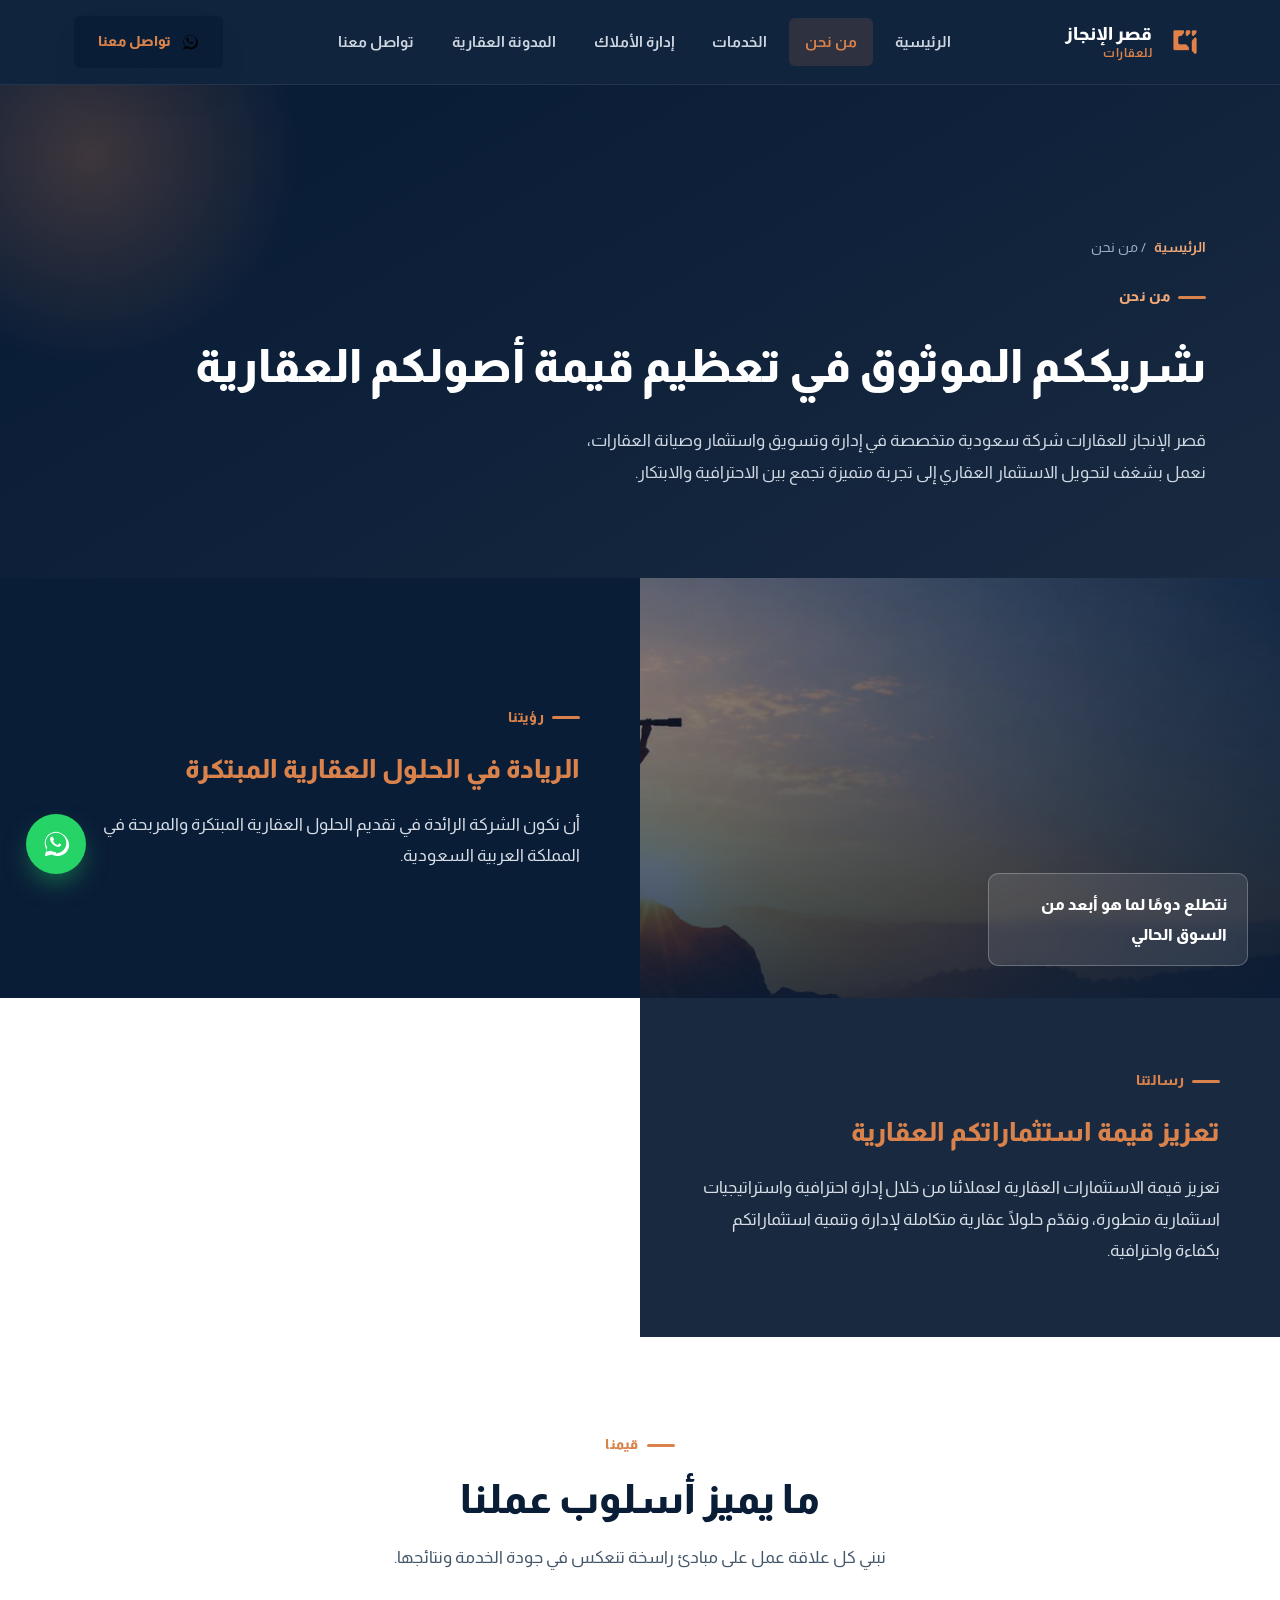
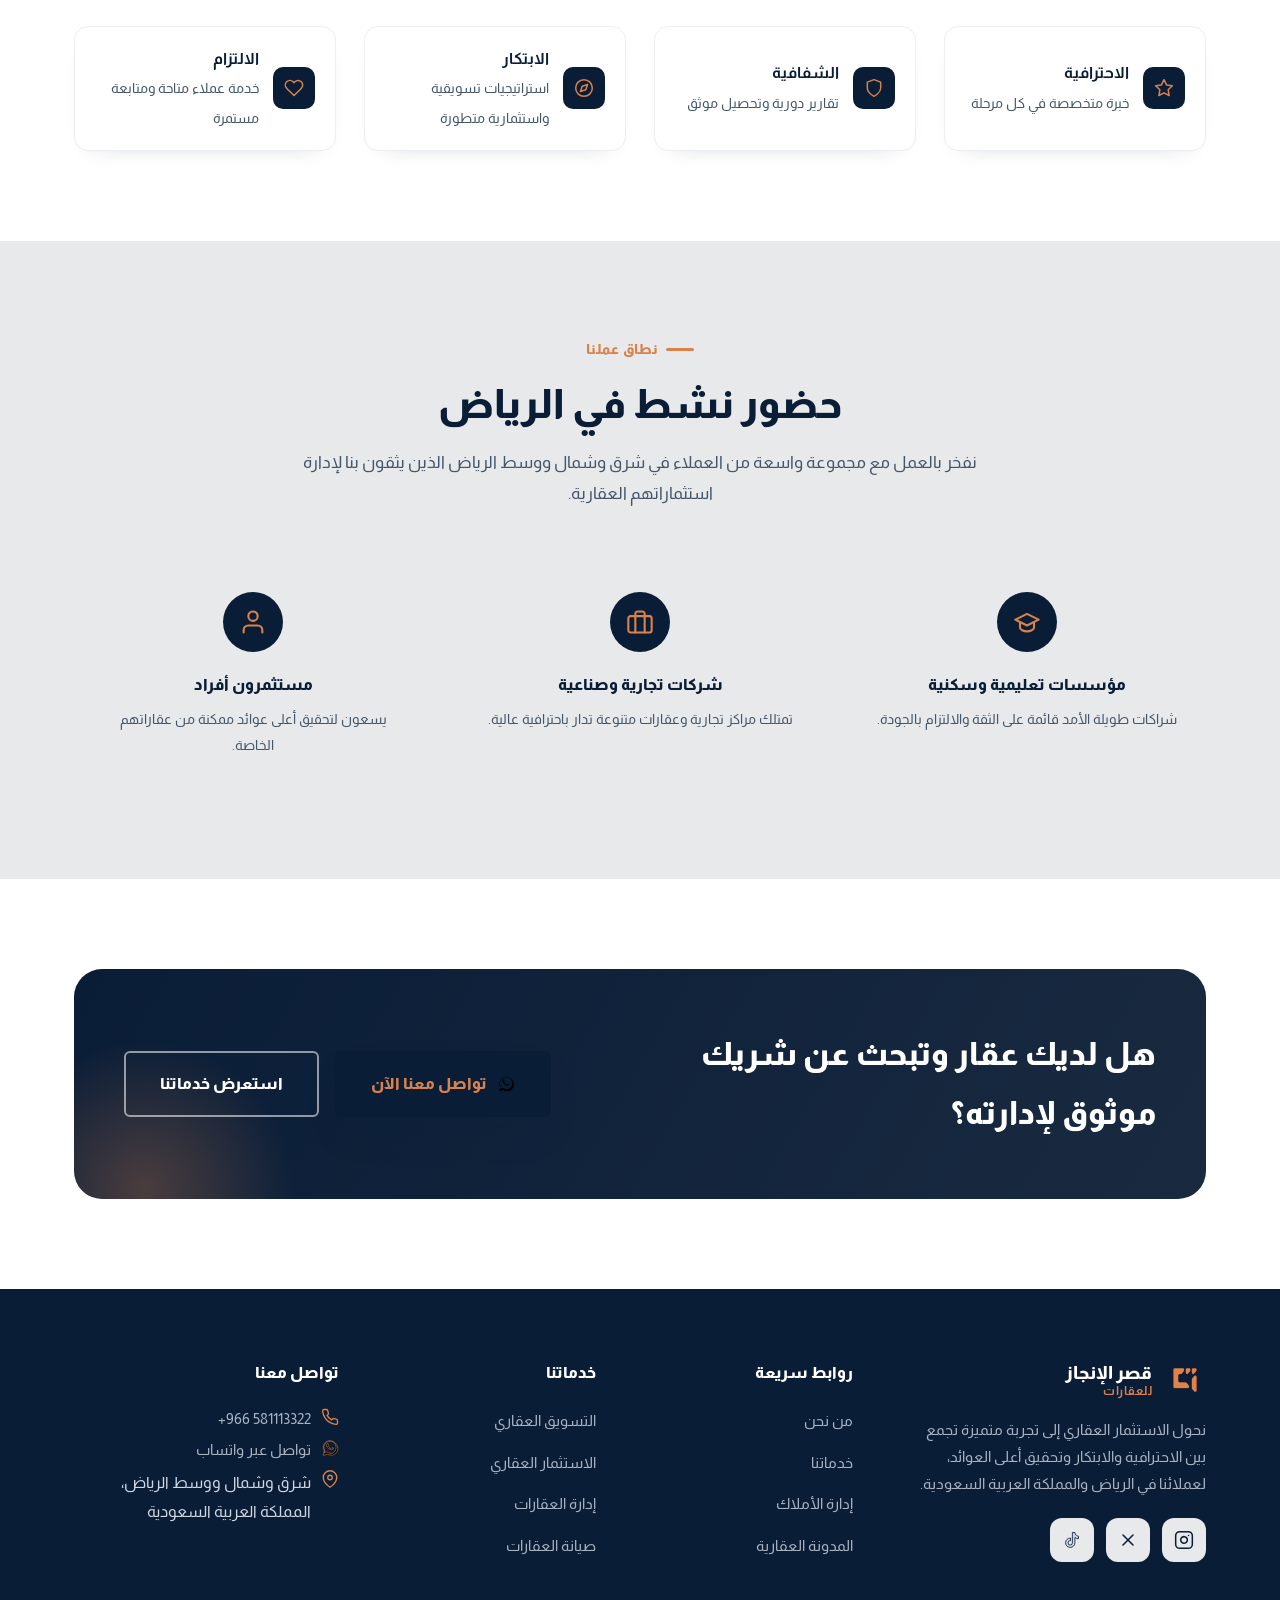
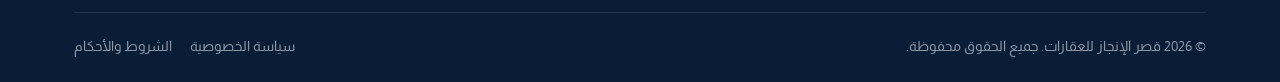
==== about.html @ 517e4e9d "Build responsive real estate website for Qasr Alinjaz Full multi-page Arabic (RTL) site built from t" ====
<!DOCTYPE html>
<html lang="ar" dir="rtl">
<head>
<meta charset="UTF-8">
<meta name="viewport" content="width=device-width, initial-scale=1.0">
<title>من نحن | قصر الإنجاز للعقارات</title>
<meta name="description" content="تعرّف على رؤية ورسالة وقيم قصر الإنجاز للعقارات، ونطاق عملنا في إدارة وتطوير الاستثمارات العقارية بالرياض.">
<link rel="icon" type="image/png" href="assets/img/logo.png">
<link rel="preconnect" href="https://fonts.googleapis.com">
<link rel="preconnect" href="https://fonts.gstatic.com" crossorigin>
<link href="https://fonts.googleapis.com/css2?family=Almarai:wght@300;400;700;800&display=swap" rel="stylesheet">
<link rel="stylesheet" href="assets/css/style.css">
</head>
<body>
  <header class="site-header">
    <div class="container header-inner">
      <a href="index.html" class="brand">
        <img src="assets/img/logo.png" alt="شعار قصر الإنجاز للعقارات">
        <span class="brand-text"><strong>قصر الإنجاز</strong><span>للعقارات</span></span>
      </a>
      <nav class="main-nav">
        <a href="index.html">الرئيسية</a>
        <a href="about.html" class="active">من نحن</a>
        <a href="services.html">الخدمات</a>
        <a href="property-management.html">إدارة الأملاك</a>
        <a href="blog.html">المدونة العقارية</a>
        <a href="contact.html">تواصل معنا</a>
      </nav>
      <div class="header-actions">
        <a href="https://wa.me/966581113322?text=%D8%A7%D9%84%D8%B3%D9%84%D8%A7%D9%85%20%D8%B9%D9%84%D9%8A%D9%83%D9%85%D8%8C%20%D9%84%D8%AF%D9%8A%20%D8%A7%D8%B3%D8%AA%D9%81%D8%B3%D8%A7%D8%B1%20%D8%A8%D8%AE%D8%B5%D9%88%D8%B5%20%D8%AE%D8%AF%D9%85%D8%A7%D8%AA%20%D9%82%D8%B5%D8%B1%20%D8%A7%D9%84%D8%A5%D9%86%D8%AC%D8%A7%D8%B2%20%D9%84%D9%84%D8%B9%D9%82%D8%A7%D8%B1%D8%A7%D8%AA" target="_blank" rel="noopener" class="btn btn-primary btn-sm desktop-only">
          <svg viewBox="0 0 32 32"><path d="M16 3C9.4 3 4 8.4 4 15c0 2.4.7 4.6 1.9 6.5L4 29l7.7-1.9c1.8 1 3.9 1.6 6.3 1.6 6.6 0 12-5.4 12-12S22.6 3 16 3zm0 21.8c-2 0-3.9-.5-5.5-1.5l-.4-.2-4.6 1.2 1.2-4.5-.2-.4C5.5 17.7 5 15.9 5 15c0-6.1 4.9-11 11-11s11 4.9 11 11-4.9 11-11 11zm6-8.3c-.3-.2-1.9-.9-2.2-1-.3-.1-.5-.2-.7.2-.2.3-.8 1-1 1.2-.2.2-.4.2-.7.1-.3-.2-1.4-.5-2.6-1.6-1-.9-1.6-2-1.8-2.3-.2-.3 0-.5.1-.6.1-.1.3-.4.4-.5.1-.2.2-.3.3-.5.1-.2 0-.4 0-.5 0-.2-.7-1.7-1-2.3-.2-.6-.5-.5-.7-.5h-.6c-.2 0-.5.1-.8.4-.3.3-1 1-1 2.4 0 1.4 1 2.8 1.2 3 .1.2 2 3.1 4.9 4.3.7.3 1.2.5 1.6.6.7.2 1.3.2 1.8.1.5-.1 1.7-.7 2-1.4.2-.7.2-1.2.2-1.4-.1-.1-.3-.2-.6-.3z"/></svg>
          تواصل معنا
        </a>
        <button class="nav-toggle" aria-label="فتح القائمة" aria-expanded="false">
          <span></span><span></span><span></span>
        </button>
      </div>
    </div>
  </header>

  <section class="page-hero">
    <div class="container">
      <div class="breadcrumb"><a href="index.html">الرئيسية</a> / من نحن</div>
      <div class="eyebrow">من نحن</div>
      <h1>شريككم الموثوق في تعظيم قيمة أصولكم العقارية</h1>
      <p>قصر الإنجاز للعقارات شركة سعودية متخصصة في إدارة وتسويق واستثمار وصيانة العقارات، نعمل بشغف لتحويل الاستثمار العقاري إلى تجربة متميزة تجمع بين الاحترافية والابتكار.</p>
    </div>
  </section>

  <section class="split reveal">
    <div class="split-media" style="background-image:url('assets/img/vision-sunset.jpg')">
      <span class="badge">نتطلع دومًا لما هو أبعد من السوق الحالي</span>
    </div>
    <div class="split-text">
      <div class="eyebrow">رؤيتنا</div>
      <h3>الريادة في الحلول العقارية المبتكرة</h3>
      <p>أن نكون الشركة الرائدة في تقديم الحلول العقارية المبتكرة والمربحة في المملكة العربية السعودية.</p>
    </div>
    <div class="split-text">
      <div class="eyebrow">رسالتنا</div>
      <h3>تعزيز قيمة استثماراتكم العقارية</h3>
      <p>تعزيز قيمة الاستثمارات العقارية لعملائنا من خلال إدارة احترافية واستراتيجيات استثمارية متطورة، ونقدّم حلولًا عقارية متكاملة لإدارة وتنمية استثماراتكم بكفاءة واحترافية.</p>
    </div>
  </section>

  <section class="section">
    <div class="container">
      <div class="section-head center reveal">
        <div class="eyebrow" style="justify-content:center">قيمنا</div>
        <h2>ما يميز أسلوب عملنا</h2>
        <p>نبني كل علاقة عمل على مبادئ راسخة تنعكس في جودة الخدمة ونتائجها.</p>
      </div>
      <div class="grid grid-4 reveal">
        <div class="value-pill"><div class="ic"><svg viewBox="0 0 24 24" fill="none" stroke="currentColor" stroke-width="1.8" stroke-linecap="round" stroke-linejoin="round"><polygon points="12 2 15.09 8.26 22 9.27 17 14.14 18.18 21.02 12 17.77 5.82 21.02 7 14.14 2 9.27 8.91 8.26 12 2"></polygon></svg></div><div><strong>الاحترافية</strong><span>خبرة متخصصة في كل مرحلة</span></div></div>
        <div class="value-pill"><div class="ic"><svg viewBox="0 0 24 24" fill="none" stroke="currentColor" stroke-width="1.8" stroke-linecap="round" stroke-linejoin="round"><path d="M12 22s8-4 8-10V5l-8-3-8 3v7c0 6 8 10 8 10z"></path></svg></div><div><strong>الشفافية</strong><span>تقارير دورية وتحصيل موثق</span></div></div>
        <div class="value-pill"><div class="ic"><svg viewBox="0 0 24 24" fill="none" stroke="currentColor" stroke-width="1.8" stroke-linecap="round" stroke-linejoin="round"><circle cx="12" cy="12" r="10"></circle><polygon points="16.24 7.76 14.12 14.12 7.76 16.24 9.88 9.88 16.24 7.76"></polygon></svg></div><div><strong>الابتكار</strong><span>استراتيجيات تسويقية واستثمارية متطورة</span></div></div>
        <div class="value-pill"><div class="ic"><svg viewBox="0 0 24 24" fill="none" stroke="currentColor" stroke-width="1.8" stroke-linecap="round" stroke-linejoin="round"><path d="M20.8 4.6a5.5 5.5 0 0 0-7.8 0L12 5.6l-1-1a5.5 5.5 0 0 0-7.8 7.8l1 1L12 21l7.8-7.6 1-1a5.5 5.5 0 0 0 0-7.8z"></path></svg></div><div><strong>الالتزام</strong><span>خدمة عملاء متاحة ومتابعة مستمرة</span></div></div>
      </div>
    </div>
  </section>

  <section class="section section--soft">
    <div class="container">
      <div class="section-head center reveal">
        <div class="eyebrow" style="justify-content:center">نطاق عملنا</div>
        <h2>حضور نشط في الرياض</h2>
        <p>نفخر بالعمل مع مجموعة واسعة من العملاء في شرق وشمال ووسط الرياض الذين يثقون بنا لإدارة استثماراتهم العقارية.</p>
      </div>
      <div class="grid grid-3 reveal">
        <div class="client-card">
          <div class="ic"><svg viewBox="0 0 24 24" fill="none" stroke="currentColor" stroke-width="1.8" stroke-linecap="round" stroke-linejoin="round"><path d="M22 10L12 5 2 10l10 5 10-5z"></path><path d="M6 12v5c0 1.5 3 3 6 3s6-1.5 6-3v-5"></path></svg></div>
          <h4>مؤسسات تعليمية وسكنية</h4>
          <p>شراكات طويلة الأمد قائمة على الثقة والالتزام بالجودة.</p>
        </div>
        <div class="client-card">
          <div class="ic"><svg viewBox="0 0 24 24" fill="none" stroke="currentColor" stroke-width="1.8" stroke-linecap="round" stroke-linejoin="round"><rect x="2" y="7" width="20" height="14" rx="2"></rect><path d="M16 21V5a2 2 0 0 0-2-2h-4a2 2 0 0 0-2 2v16"></path></svg></div>
          <h4>شركات تجارية وصناعية</h4>
          <p>تمتلك مراكز تجارية وعقارات متنوعة تدار باحترافية عالية.</p>
        </div>
        <div class="client-card">
          <div class="ic"><svg viewBox="0 0 24 24" fill="none" stroke="currentColor" stroke-width="1.8" stroke-linecap="round" stroke-linejoin="round"><path d="M20 21v-2a4 4 0 0 0-4-4H8a4 4 0 0 0-4 4v2"></path><circle cx="12" cy="7" r="4"></circle></svg></div>
          <h4>مستثمرون أفراد</h4>
          <p>يسعون لتحقيق أعلى عوائد ممكنة من عقاراتهم الخاصة.</p>
        </div>
      </div>
    </div>
  </section>

  <section class="section">
    <div class="container">
      <div class="cta-banner reveal">
        <h2>هل لديك عقار وتبحث عن شريك موثوق لإدارته؟</h2>
        <div class="actions">
          <a href="https://wa.me/966581113322?text=%D8%A7%D9%84%D8%B3%D9%84%D8%A7%D9%85%20%D8%B9%D9%84%D9%8A%D9%83%D9%85%D8%8C%20%D9%84%D8%AF%D9%8A%20%D8%A7%D8%B3%D8%AA%D9%81%D8%B3%D8%A7%D8%B1%20%D8%A8%D8%AE%D8%B5%D9%88%D8%B5%20%D8%AE%D8%AF%D9%85%D8%A7%D8%AA%20%D9%82%D8%B5%D8%B1%20%D8%A7%D9%84%D8%A5%D9%86%D8%AC%D8%A7%D8%B2%20%D9%84%D9%84%D8%B9%D9%82%D8%A7%D8%B1%D8%A7%D8%AA" target="_blank" rel="noopener" class="btn btn-primary"><svg viewBox="0 0 32 32"><path d="M16 3C9.4 3 4 8.4 4 15c0 2.4.7 4.6 1.9 6.5L4 29l7.7-1.9c1.8 1 3.9 1.6 6.3 1.6 6.6 0 12-5.4 12-12S22.6 3 16 3zm0 21.8c-2 0-3.9-.5-5.5-1.5l-.4-.2-4.6 1.2 1.2-4.5-.2-.4C5.5 17.7 5 15.9 5 15c0-6.1 4.9-11 11-11s11 4.9 11 11-4.9 11-11 11zm6-8.3c-.3-.2-1.9-.9-2.2-1-.3-.1-.5-.2-.7.2-.2.3-.8 1-1 1.2-.2.2-.4.2-.7.1-.3-.2-1.4-.5-2.6-1.6-1-.9-1.6-2-1.8-2.3-.2-.3 0-.5.1-.6.1-.1.3-.4.4-.5.1-.2.2-.3.3-.5.1-.2 0-.4 0-.5 0-.2-.7-1.7-1-2.3-.2-.6-.5-.5-.7-.5h-.6c-.2 0-.5.1-.8.4-.3.3-1 1-1 2.4 0 1.4 1 2.8 1.2 3 .1.2 2 3.1 4.9 4.3.7.3 1.2.5 1.6.6.7.2 1.3.2 1.8.1.5-.1 1.7-.7 2-1.4.2-.7.2-1.2.2-1.4-.1-.1-.3-.2-.6-.3z"/></svg> تواصل معنا الآن</a>
          <a href="services.html" class="btn btn-outline">استعرض خدماتنا</a>
        </div>
      </div>
    </div>
  </section>

  <footer class="site-footer">
    <div class="container">
      <div class="footer-top">
        <div class="footer-brand">
          <a href="index.html" class="brand">
            <img src="assets/img/logo.png" alt="شعار قصر الإنجاز للعقارات">
            <span class="brand-text"><strong style="color:#fff">قصر الإنجاز</strong><span>للعقارات</span></span>
          </a>
          <p>نحول الاستثمار العقاري إلى تجربة متميزة تجمع بين الاحترافية والابتكار وتحقيق أعلى العوائد، لعملائنا في الرياض والمملكة العربية السعودية.</p>
          <div class="social-row" style="margin-top:20px">
            <a href="https://www.instagram.com/qaalinjaz" target="_blank" rel="noopener" aria-label="Instagram"><svg viewBox="0 0 24 24" fill="none" stroke="currentColor" stroke-width="1.8" stroke-linecap="round" stroke-linejoin="round"><rect x="2" y="2" width="20" height="20" rx="5"></rect><path d="M16 11.37A4 4 0 1 1 12.63 8 4 4 0 0 1 16 11.37z"></path><line x1="17.5" y1="6.5" x2="17.51" y2="6.5"></line></svg></a>
            <a href="https://x.com/qaalinjaz" target="_blank" rel="noopener" aria-label="X"><svg viewBox="0 0 24 24" fill="none" stroke="currentColor" stroke-width="1.8" stroke-linecap="round" stroke-linejoin="round"><line x1="18" y1="6" x2="6" y2="18"></line><line x1="6" y1="6" x2="18" y2="18"></line></svg></a>
            <a href="https://www.tiktok.com/@qaalinjaz" target="_blank" rel="noopener" aria-label="TikTok"><svg viewBox="0 0 24 24" fill="currentColor" stroke="none"><path d="M16.6 5.82s.51.5 0 0A4.278 4.278 0 0 1 15.54 3h-3.09v12.4a2.59 2.59 0 1 1-2.59-2.59c.15 0 .3.02.44.05V9.7a5.6 5.6 0 0 0-.44-.02A5.61 5.61 0 1 0 15.5 15.3V9.06a7.336 7.336 0 0 0 4.28 1.37V7.34s-1.88.1-3.18-1.52z"></path></svg></a>
          </div>
        </div>
        <div class="footer-col">
          <h4>روابط سريعة</h4>
          <ul>
            <li><a href="about.html">من نحن</a></li>
            <li><a href="services.html">خدماتنا</a></li>
            <li><a href="property-management.html">إدارة الأملاك</a></li>
            <li><a href="blog.html">المدونة العقارية</a></li>
          </ul>
        </div>
        <div class="footer-col">
          <h4>خدماتنا</h4>
          <ul>
            <li><a href="services.html#marketing">التسويق العقاري</a></li>
            <li><a href="services.html#investment">الاستثمار العقاري</a></li>
            <li><a href="services.html#management">إدارة العقارات</a></li>
            <li><a href="services.html#maintenance">صيانة العقارات</a></li>
          </ul>
        </div>
        <div class="footer-col">
          <h4>تواصل معنا</h4>
          <div class="contact-line"><svg viewBox="0 0 24 24" fill="none" stroke="currentColor" stroke-width="1.8" stroke-linecap="round" stroke-linejoin="round"><path d="M22 16.92v3a2 2 0 0 1-2.18 2 19.79 19.79 0 0 1-8.63-3.07 19.5 19.5 0 0 1-6-6 19.79 19.79 0 0 1-3.07-8.67A2 2 0 0 1 4.11 2h3a2 2 0 0 1 2 1.72c.127.96.362 1.903.7 2.81a2 2 0 0 1-.45 2.11L8.09 9.91a16 16 0 0 0 6 6l1.27-1.27a2 2 0 0 1 2.11-.45c.907.338 1.85.573 2.81.7A2 2 0 0 1 22 16.92z"></path></svg><a href="tel:+966581113322">581113322 966+</a></div>
          <div class="contact-line"><svg viewBox="0 0 32 32"><path d="M16 3C9.4 3 4 8.4 4 15c0 2.4.7 4.6 1.9 6.5L4 29l7.7-1.9c1.8 1 3.9 1.6 6.3 1.6 6.6 0 12-5.4 12-12S22.6 3 16 3zm0 21.8c-2 0-3.9-.5-5.5-1.5l-.4-.2-4.6 1.2 1.2-4.5-.2-.4C5.5 17.7 5 15.9 5 15c0-6.1 4.9-11 11-11s11 4.9 11 11-4.9 11-11 11zm6-8.3c-.3-.2-1.9-.9-2.2-1-.3-.1-.5-.2-.7.2-.2.3-.8 1-1 1.2-.2.2-.4.2-.7.1-.3-.2-1.4-.5-2.6-1.6-1-.9-1.6-2-1.8-2.3-.2-.3 0-.5.1-.6.1-.1.3-.4.4-.5.1-.2.2-.3.3-.5.1-.2 0-.4 0-.5 0-.2-.7-1.7-1-2.3-.2-.6-.5-.5-.7-.5h-.6c-.2 0-.5.1-.8.4-.3.3-1 1-1 2.4 0 1.4 1 2.8 1.2 3 .1.2 2 3.1 4.9 4.3.7.3 1.2.5 1.6.6.7.2 1.3.2 1.8.1.5-.1 1.7-.7 2-1.4.2-.7.2-1.2.2-1.4-.1-.1-.3-.2-.6-.3z"/></svg><a href="https://wa.me/966581113322?text=%D8%A7%D9%84%D8%B3%D9%84%D8%A7%D9%85%20%D8%B9%D9%84%D9%8A%D9%83%D9%85%D8%8C%20%D9%84%D8%AF%D9%8A%20%D8%A7%D8%B3%D8%AA%D9%81%D8%B3%D8%A7%D8%B1%20%D8%A8%D8%AE%D8%B5%D9%88%D8%B5%20%D8%AE%D8%AF%D9%85%D8%A7%D8%AA%20%D9%82%D8%B5%D8%B1%20%D8%A7%D9%84%D8%A5%D9%86%D8%AC%D8%A7%D8%B2%20%D9%84%D9%84%D8%B9%D9%82%D8%A7%D8%B1%D8%A7%D8%AA" target="_blank" rel="noopener">تواصل عبر واتساب</a></div>
          <div class="contact-line"><svg viewBox="0 0 24 24" fill="none" stroke="currentColor" stroke-width="1.8" stroke-linecap="round" stroke-linejoin="round"><path d="M21 10c0 7-9 13-9 13s-9-6-9-13a9 9 0 0 1 18 0z"></path><circle cx="12" cy="10" r="3"></circle></svg><span>شرق وشمال ووسط الرياض، المملكة العربية السعودية</span></div>
        </div>
      </div>
      <div class="footer-bottom">
        <span>© 2026 قصر الإنجاز للعقارات. جميع الحقوق محفوظة.</span>
        <div class="legal-links">
          <a href="privacy.html">سياسة الخصوصية</a>
          <a href="terms.html">الشروط والأحكام</a>
        </div>
      </div>
    </div>
  </footer>
  <a href="https://wa.me/966581113322?text=%D8%A7%D9%84%D8%B3%D9%84%D8%A7%D9%85%20%D8%B9%D9%84%D9%8A%D9%83%D9%85%D8%8C%20%D9%84%D8%AF%D9%8A%20%D8%A7%D8%B3%D8%AA%D9%81%D8%B3%D8%A7%D8%B1%20%D8%A8%D8%AE%D8%B5%D9%88%D8%B5%20%D8%AE%D8%AF%D9%85%D8%A7%D8%AA%20%D9%82%D8%B5%D8%B1%20%D8%A7%D9%84%D8%A5%D9%86%D8%AC%D8%A7%D8%B2%20%D9%84%D9%84%D8%B9%D9%82%D8%A7%D8%B1%D8%A7%D8%AA" target="_blank" rel="noopener" class="wa-float" aria-label="تواصل معنا عبر واتساب"><svg viewBox="0 0 32 32"><path d="M16 3C9.4 3 4 8.4 4 15c0 2.4.7 4.6 1.9 6.5L4 29l7.7-1.9c1.8 1 3.9 1.6 6.3 1.6 6.6 0 12-5.4 12-12S22.6 3 16 3zm0 21.8c-2 0-3.9-.5-5.5-1.5l-.4-.2-4.6 1.2 1.2-4.5-.2-.4C5.5 17.7 5 15.9 5 15c0-6.1 4.9-11 11-11s11 4.9 11 11-4.9 11-11 11zm6-8.3c-.3-.2-1.9-.9-2.2-1-.3-.1-.5-.2-.7.2-.2.3-.8 1-1 1.2-.2.2-.4.2-.7.1-.3-.2-1.4-.5-2.6-1.6-1-.9-1.6-2-1.8-2.3-.2-.3 0-.5.1-.6.1-.1.3-.4.4-.5.1-.2.2-.3.3-.5.1-.2 0-.4 0-.5 0-.2-.7-1.7-1-2.3-.2-.6-.5-.5-.7-.5h-.6c-.2 0-.5.1-.8.4-.3.3-1 1-1 2.4 0 1.4 1 2.8 1.2 3 .1.2 2 3.1 4.9 4.3.7.3 1.2.5 1.6.6.7.2 1.3.2 1.8.1.5-.1 1.7-.7 2-1.4.2-.7.2-1.2.2-1.4-.1-.1-.3-.2-.6-.3z"/></svg></a>
<script src="assets/js/main.js"></script>
</body>
</html>
---- assets/css/style.css ----
/* ============================================================
   قصر الإنجاز للعقارات — Stylesheet
   الهوية: كحلي #0A1D37 + برتقالي #D9824B | خط Almarai | RTL
   ============================================================ */

:root {
  --navy: #0A1D37;
  --navy-2: #192A40;
  --navy-soft: #14263f;
  --orange: #D9824B;
  --orange-light: #f0a878;
  --blue-gray: #44576A;
  --gray-light: #E8E9EB;
  --white: #FFFFFF;
  --shadow: 0 20px 45px -20px rgba(10, 29, 55, 0.35);
  --radius-lg: 28px;
  --radius-md: 18px;
  --radius-sm: 10px;
  --container: 1180px;
  --transition: 0.28s ease;
}

* { box-sizing: border-box; }
html { scroll-behavior: smooth; }

body {
  margin: 0;
  font-family: 'Almarai', 'Tahoma', 'Segoe UI', Arial, sans-serif;
  background: var(--white);
  color: var(--navy-2);
  direction: rtl;
  line-height: 1.85;
  overflow-x: hidden;
}

img { max-width: 100%; display: block; }
a { text-decoration: none; color: inherit; }
ul { margin: 0; padding: 0; list-style: none; }
h1, h2, h3, h4 { margin: 0; font-weight: 800; color: var(--navy); }
p { margin: 0; }
button { font-family: inherit; cursor: pointer; }

.container {
  width: 100%;
  max-width: var(--container);
  margin: 0 auto;
  padding-inline: 24px;
}

.eyebrow {
  display: inline-flex;
  align-items: center;
  gap: 8px;
  color: var(--orange);
  font-weight: 800;
  font-size: 14px;
  letter-spacing: 0.3px;
  margin-bottom: 14px;
}
.eyebrow::before {
  content: "";
  width: 28px;
  height: 3px;
  background: var(--orange);
  border-radius: 3px;
}

.section { padding: 90px 0; position: relative; }
.section--tight { padding: 60px 0; }
.section--navy { background: var(--navy); color: var(--white); }
.section--navy h2, .section--navy h3 { color: var(--white); }
.section--soft { background: var(--gray-light); }

.section-head { max-width: 680px; margin-bottom: 52px; }
.section-head.center { margin-inline: auto; text-align: center; }
.section-head h2 { font-size: clamp(28px, 4vw, 40px); line-height: 1.35; }
.section-head p { margin-top: 16px; color: var(--blue-gray); font-size: 17px; }
.section--navy .section-head p { color: #b9c3d0; }

/* ---------- Buttons ---------- */
.btn {
  display: inline-flex;
  align-items: center;
  justify-content: center;
  gap: 10px;
  padding: 16px 34px;
  border-radius: 6px;
  font-weight: 800;
  font-size: 16px;
  border: 2px solid transparent;
  transition: transform var(--transition), box-shadow var(--transition), background var(--transition), color var(--transition);
  white-space: nowrap;
}
.btn:hover { transform: translateY(-3px); }
.btn-primary {
  background: var(--navy);
  color: var(--orange);
  border-color: var(--navy);
  box-shadow: var(--shadow);
}
.btn-primary:hover { background: var(--navy-2); color: var(--orange-light); }
.btn-outline {
  background: transparent;
  color: var(--white);
  border-color: rgba(255,255,255,0.55);
}
.btn-outline:hover { background: rgba(255,255,255,0.12); border-color: var(--white); }
.btn-ghost {
  background: transparent;
  border-color: var(--navy);
  color: var(--navy);
}
.btn-ghost:hover { background: var(--navy); color: var(--white); }
.btn-sm { padding: 11px 22px; font-size: 14px; }
.btn svg { width: 18px; height: 18px; flex-shrink: 0; }

/* ---------- Header ---------- */
.site-header {
  position: sticky;
  top: 0;
  z-index: 200;
  background: rgba(10, 29, 55, 0.97);
  backdrop-filter: blur(6px);
  border-bottom: 1px solid rgba(255,255,255,0.08);
}
.header-inner {
  display: flex;
  align-items: center;
  justify-content: space-between;
  height: 84px;
  gap: 20px;
}
.brand { display: flex; align-items: center; gap: 12px; }
.brand img { width: 42px; height: 42px; }
.brand-text { display: flex; flex-direction: column; line-height: 1.25; }
.brand-text strong { color: var(--white); font-size: 18px; font-weight: 800; }
.brand-text span { color: var(--orange); font-size: 12px; font-weight: 700; letter-spacing: 0.5px; }

.main-nav { display: flex; align-items: center; gap: 6px; }
.main-nav a {
  color: #cfd7e2;
  font-weight: 700;
  font-size: 15px;
  padding: 10px 16px;
  border-radius: 6px;
  transition: color var(--transition), background var(--transition);
  position: relative;
}
.main-nav a:hover, .main-nav a.active { color: var(--white); background: rgba(217,130,75,0.14); }
.main-nav a.active { color: var(--orange); }

.header-actions { display: flex; align-items: center; gap: 14px; }
.nav-toggle {
  display: none;
  width: 44px;
  height: 44px;
  border: none;
  background: rgba(255,255,255,0.08);
  border-radius: 8px;
  align-items: center;
  justify-content: center;
  flex-direction: column;
  gap: 5px;
}
.nav-toggle span { width: 22px; height: 2px; background: var(--white); border-radius: 2px; transition: var(--transition); }
.nav-toggle.open span:nth-child(1) { transform: translateY(7px) rotate(45deg); }
.nav-toggle.open span:nth-child(2) { opacity: 0; }
.nav-toggle.open span:nth-child(3) { transform: translateY(-7px) rotate(-45deg); }

/* ---------- Hero ---------- */
.hero {
  position: relative;
  min-height: 92vh;
  display: flex;
  align-items: center;
  color: var(--white);
  background: linear-gradient(180deg, rgba(10,29,55,0.55), rgba(10,29,55,0.92)), var(--navy);
  background-size: cover;
  background-position: center;
  overflow: hidden;
}
.hero-bg {
  position: absolute;
  inset: 0;
  background: linear-gradient(160deg, rgba(10,29,55,0.88) 10%, rgba(10,29,55,0.55) 55%, rgba(10,29,55,0.9) 100%), center/cover no-repeat;
  z-index: 0;
}
.hero-content { position: relative; z-index: 2; max-width: 720px; padding: 120px 0 100px; }
.hero-content .eyebrow { color: var(--orange-light); }
.hero-content h1 {
  color: var(--white);
  font-size: clamp(34px, 5.4vw, 58px);
  line-height: 1.25;
}
.hero-content h1 span { color: var(--orange); }
.hero-content p {
  margin-top: 22px;
  font-size: 18px;
  color: #dfe4ea;
  max-width: 600px;
}
.hero-actions { display: flex; flex-wrap: wrap; gap: 16px; margin-top: 36px; }
.hero-stats {
  position: relative;
  z-index: 2;
  display: flex;
  flex-wrap: wrap;
  gap: 0;
  border-top: 1px solid rgba(255,255,255,0.15);
  margin-top: 40px;
}
.hero-stats .stat {
  padding: 22px 34px 0;
  border-inline-start: 1px solid rgba(255,255,255,0.15);
}
.hero-stats .stat:first-child { border-inline-start: none; padding-inline-start: 0; }
.hero-stats .stat strong { display: block; color: var(--orange); font-size: 24px; }
.hero-stats .stat span { color: #c6cedb; font-size: 13.5px; }

.wave-divider { position: absolute; bottom: -1px; right: 0; left: 0; z-index: 1; line-height: 0; }
.wave-divider svg { width: 100%; height: auto; display: block; }

/* ---------- Page hero (inner pages) ---------- */
.page-hero {
  position: relative;
  padding: 150px 0 90px;
  color: var(--white);
  background: linear-gradient(150deg, var(--navy) 20%, var(--navy-2) 100%);
  overflow: hidden;
}
.page-hero::after {
  content: "";
  position: absolute;
  width: 420px; height: 420px;
  background: radial-gradient(circle, rgba(217,130,75,0.25), transparent 70%);
  border-radius: 50%;
  top: -140px; left: -120px;
}
.page-hero .eyebrow { color: var(--orange-light); }
.page-hero h1 { color: var(--white); font-size: clamp(30px, 4.4vw, 46px); position: relative; z-index: 2; }
.page-hero p { color: #cfd7e2; margin-top: 16px; max-width: 640px; font-size: 17px; position: relative; z-index: 2; }
.breadcrumb { position: relative; z-index: 2; display: flex; gap: 8px; color: #9fb0c3; font-size: 14px; margin-bottom: 18px; }
.breadcrumb a { color: var(--orange-light); font-weight: 700; }

/* ---------- Vision / Mission split ---------- */
.split {
  display: grid;
  grid-template-columns: 1fr 1fr;
  align-items: stretch;
}
.split-media { position: relative; min-height: 420px; background-size: cover; background-position: center; }
.split-media::after {
  content: "";
  position: absolute; inset: 0;
  background: linear-gradient(180deg, rgba(10,29,55,0.35), rgba(10,29,55,0.85));
}
.split-media .badge {
  position: absolute; z-index: 2; bottom: 32px; right: 32px;
  background: rgba(255,255,255,0.1);
  border: 1px solid rgba(255,255,255,0.25);
  backdrop-filter: blur(6px);
  color: var(--white);
  padding: 16px 20px;
  border-radius: var(--radius-sm);
  font-weight: 800;
  max-width: 260px;
}
.split-text {
  background: var(--navy);
  color: var(--white);
  display: flex;
  flex-direction: column;
  justify-content: center;
  padding: 70px 60px;
}
.split-text h3 { color: var(--orange); font-size: 26px; margin-bottom: 16px; }
.split-text p { color: #d7dee6; font-size: 17px; }
.split-text + .split-text { background: var(--navy-2); }
.split.reverse { grid-template-columns: 1fr 1fr; }

/* ---------- Cards ---------- */
.grid { display: grid; gap: 28px; }
.grid-4 { grid-template-columns: repeat(4, 1fr); }
.grid-3 { grid-template-columns: repeat(3, 1fr); }
.grid-2 { grid-template-columns: repeat(2, 1fr); }

.service-card {
  background: var(--navy);
  border-radius: var(--radius-md);
  padding: 34px 28px;
  color: var(--white);
  position: relative;
  overflow: hidden;
  transition: transform var(--transition), box-shadow var(--transition);
  border: 1px solid rgba(255,255,255,0.06);
}
.service-card:hover { transform: translateY(-8px); box-shadow: var(--shadow); }
.service-card::before {
  content: "";
  position: absolute; width: 140px; height: 140px;
  background: radial-gradient(circle, rgba(217,130,75,0.35), transparent 70%);
  top: -60px; left: -60px; border-radius: 50%;
}
.service-icon {
  width: 56px; height: 56px;
  border-radius: 14px;
  background: rgba(217,130,75,0.16);
  display: flex; align-items: center; justify-content: center;
  margin-bottom: 22px;
  position: relative; z-index: 1;
}
.service-icon svg { width: 28px; height: 28px; stroke: var(--orange); }
.service-card h3 { color: var(--white); font-size: 20px; margin-bottom: 12px; position: relative; z-index: 1; }
.service-card p { color: #c3cbd6; font-size: 15px; position: relative; z-index: 1; }
.service-card a.more {
  display: inline-flex; align-items: center; gap: 6px;
  color: var(--orange); font-weight: 800; font-size: 14px; margin-top: 18px;
  position: relative; z-index: 1;
}

.feature-card {
  background: var(--white);
  border-radius: var(--radius-md);
  padding: 32px 26px;
  border: 1px solid #eceef1;
  box-shadow: 0 14px 32px -22px rgba(10,29,55,0.25);
}
.feature-card .num {
  display: inline-flex; align-items: center; justify-content: center;
  width: 46px; height: 46px; border-radius: 50%;
  background: var(--navy); color: var(--orange); font-weight: 800; margin-bottom: 18px;
}
.feature-card h3 { font-size: 18px; margin-bottom: 10px; }
.feature-card p { color: var(--blue-gray); font-size: 15px; }

.client-card {
  background: var(--gray-light);
  border-radius: var(--radius-md);
  padding: 30px 26px;
  text-align: center;
}
.client-card .ic {
  width: 60px; height: 60px; margin: 0 auto 18px;
  border-radius: 50%; background: var(--navy);
  display: flex; align-items: center; justify-content: center;
}
.client-card .ic svg { width: 28px; height: 28px; stroke: var(--orange); }
.client-card h4 { font-size: 16px; margin-bottom: 8px; }
.client-card p { color: var(--blue-gray); font-size: 14px; }

/* ---------- Process steps (property management) ---------- */
.process { position: relative; }
.process-list { display: grid; gap: 20px; margin-top: 10px; }
.process-item {
  display: flex; gap: 22px; align-items: flex-start;
  background: var(--white);
  border: 1px solid #eceef1;
  border-radius: var(--radius-md);
  padding: 26px 28px;
  box-shadow: 0 14px 32px -24px rgba(10,29,55,0.3);
  transition: transform var(--transition);
}
.process-item:hover { transform: translateX(-6px); }
.process-item .badge-num {
  flex-shrink: 0;
  width: 52px; height: 52px; border-radius: 14px;
  background: linear-gradient(135deg, var(--orange), #c56a37);
  color: var(--white); font-weight: 800; font-size: 20px;
  display: flex; align-items: center; justify-content: center;
}
.process-item h3 { font-size: 18px; margin-bottom: 6px; }
.process-item p { color: var(--blue-gray); font-size: 15px; }

/* ---------- CTA banner ---------- */
.cta-banner {
  background: linear-gradient(120deg, var(--navy) 0%, var(--navy-2) 100%);
  border-radius: var(--radius-lg);
  padding: 56px 50px;
  display: flex;
  align-items: center;
  justify-content: space-between;
  gap: 30px;
  flex-wrap: wrap;
  color: var(--white);
  position: relative;
  overflow: hidden;
}
.cta-banner::before {
  content: "";
  position: absolute; width: 300px; height: 300px;
  background: radial-gradient(circle, rgba(217,130,75,0.3), transparent 70%);
  bottom: -140px; left: -80px; border-radius: 50%;
}
.cta-banner h2 { color: var(--white); font-size: clamp(24px, 3vw, 32px); position: relative; z-index: 1; max-width: 480px; }
.cta-banner .actions { display: flex; gap: 16px; position: relative; z-index: 1; flex-wrap: wrap; }

/* ---------- Blog ---------- */
.blog-card {
  background: var(--white);
  border: 1px solid #eceef1;
  border-radius: var(--radius-md);
  overflow: hidden;
  box-shadow: 0 14px 34px -26px rgba(10,29,55,0.35);
  display: flex; flex-direction: column;
  transition: transform var(--transition);
}
.blog-card:hover { transform: translateY(-6px); }
.blog-card .thumb {
  height: 190px;
  background: linear-gradient(135deg, var(--navy), var(--navy-2));
  position: relative;
  display: flex; align-items: center; justify-content: center;
}
.blog-card .thumb svg { width: 54px; height: 54px; stroke: var(--orange); opacity: 0.85; }
.blog-card .thumb .tag {
  position: absolute; top: 16px; right: 16px;
  background: var(--orange); color: var(--white);
  font-size: 12px; font-weight: 800; padding: 6px 14px; border-radius: 20px;
}
.blog-card .body { padding: 26px 24px; display: flex; flex-direction: column; gap: 12px; flex: 1; }
.blog-card .meta { display: flex; gap: 10px; align-items: center; color: var(--blue-gray); font-size: 13px; }
.blog-card h3 { font-size: 19px; line-height: 1.5; }
.blog-card p { color: var(--blue-gray); font-size: 14.5px; flex: 1; }
.blog-card .read-more { color: var(--orange); font-weight: 800; font-size: 14px; display: inline-flex; align-items: center; gap: 6px; }

/* ---------- Article ---------- */
.article { padding: 70px 0 100px; }
.article-body { max-width: 780px; margin: 0 auto; }
.article-body h2 { font-size: 24px; margin: 44px 0 16px; padding-inline-start: 16px; border-inline-start: 4px solid var(--orange); }
.article-body h3 { font-size: 19px; margin: 30px 0 12px; color: var(--orange); }
.article-body p { color: #2c3b4e; font-size: 16.5px; margin-bottom: 16px; }
.article-body ul { margin: 18px 0; display: grid; gap: 12px; }
.article-body ul li {
  position: relative; padding-inline-start: 28px; color: #2c3b4e; font-size: 16px;
}
.article-body ul li::before {
  content: ""; position: absolute; right: 0; top: 9px;
  width: 10px; height: 10px; background: var(--orange); border-radius: 3px;
}
.article-lede { font-size: 18px; color: var(--navy-2); font-weight: 700; margin-bottom: 8px; }
.article-hero-meta { max-width: 780px; margin: 0 auto 8px; display: flex; gap: 14px; align-items: center; color: #b9c3d0; font-size: 14px; }
.article-share { display: flex; gap: 12px; margin-top: 50px; padding-top: 30px; border-top: 1px solid #eceef1; }
.article-share a {
  width: 42px; height: 42px; border-radius: 50%;
  background: var(--gray-light); display: flex; align-items: center; justify-content: center;
  transition: background var(--transition);
}
.article-share a:hover { background: var(--orange); }
.article-share a svg { width: 18px; height: 18px; stroke: var(--navy); }
.article-share a:hover svg { stroke: var(--white); }

/* ---------- Contact ---------- */
.contact-grid {
  display: grid;
  grid-template-columns: 1fr 1.15fr;
  gap: 34px;
  align-items: start;
}
.contact-info { display: grid; gap: 18px; }
.info-card {
  background: var(--navy);
  color: var(--white);
  border-radius: var(--radius-md);
  padding: 26px;
  display: flex; gap: 16px; align-items: flex-start;
}
.info-card .ic {
  width: 46px; height: 46px; border-radius: 12px; flex-shrink: 0;
  background: rgba(217,130,75,0.18); display: flex; align-items: center; justify-content: center;
}
.info-card .ic svg { width: 22px; height: 22px; stroke: var(--orange); }
.info-card h4 { color: var(--white); font-size: 16px; margin-bottom: 6px; }
.info-card p, .info-card a { color: #c9d1dc; font-size: 14.5px; }
.info-card a:hover { color: var(--orange-light); }

.social-row { display: flex; gap: 12px; }
.social-row a {
  width: 44px; height: 44px; border-radius: 12px;
  background: var(--gray-light); display: flex; align-items: center; justify-content: center;
  transition: background var(--transition), transform var(--transition);
}
.social-row a:hover { background: var(--orange); transform: translateY(-4px); }
.social-row a svg { width: 20px; height: 20px; stroke: var(--navy); }
.social-row a:hover svg { stroke: var(--white); }

.contact-form {
  background: var(--white);
  border: 1px solid #eceef1;
  border-radius: var(--radius-lg);
  padding: 40px;
  box-shadow: var(--shadow);
}
.form-row { display: grid; grid-template-columns: 1fr 1fr; gap: 18px; }
.field { margin-bottom: 18px; }
.field label { display: block; font-weight: 800; font-size: 14px; margin-bottom: 8px; color: var(--navy); }
.field input, .field select, .field textarea {
  width: 100%;
  border: 1.5px solid #dde1e6;
  border-radius: 10px;
  padding: 13px 16px;
  font-family: inherit;
  font-size: 15px;
  color: var(--navy-2);
  background: #fbfbfc;
  transition: border-color var(--transition), background var(--transition);
}
.field input:focus, .field select:focus, .field textarea:focus {
  outline: none; border-color: var(--orange); background: var(--white);
}
.field textarea { min-height: 130px; resize: vertical; }
.form-note { font-size: 13px; color: var(--blue-gray); margin-top: 10px; }

.map-embed {
  border-radius: var(--radius-md);
  overflow: hidden;
  border: 1px solid #eceef1;
  height: 260px;
}
.map-embed iframe { width: 100%; height: 100%; border: 0; }

/* ---------- FAQ / legal ---------- */
.legal-body { max-width: 820px; margin: 0 auto; }
.legal-body h2 { font-size: 21px; margin: 34px 0 12px; }
.legal-body p, .legal-body li { color: #2c3b4e; font-size: 15.5px; margin-bottom: 10px; }
.legal-body ul { padding-inline-start: 4px; display: grid; gap: 8px; margin-bottom: 16px; }
.legal-body ul li { padding-inline-start: 22px; position: relative; }
.legal-body ul li::before { content: "—"; position: absolute; right: 0; color: var(--orange); }

/* ---------- Values / About ---------- */
.value-pill {
  display: flex; align-items: center; gap: 14px;
  background: var(--white); border: 1px solid #eceef1;
  border-radius: 14px; padding: 18px 20px;
  box-shadow: 0 10px 24px -20px rgba(10,29,55,0.3);
}
.value-pill .ic {
  width: 42px; height: 42px; border-radius: 10px; flex-shrink: 0;
  background: var(--navy); display: flex; align-items: center; justify-content: center;
}
.value-pill .ic svg { width: 20px; height: 20px; stroke: var(--orange); }
.value-pill strong { display: block; font-size: 15.5px; color: var(--navy); }
.value-pill span { font-size: 13.5px; color: var(--blue-gray); }

/* ---------- Footer ---------- */
.site-footer { background: var(--navy); color: #cfd7e2; padding-top: 70px; }
.footer-top {
  display: grid;
  grid-template-columns: 1.3fr 0.9fr 0.9fr 1.1fr;
  gap: 40px;
  padding-bottom: 50px;
  border-bottom: 1px solid rgba(255,255,255,0.1);
}
.footer-brand .brand { margin-bottom: 16px; }
.footer-brand p { color: #a9b4c3; font-size: 14.5px; max-width: 300px; }
.footer-col h4 { color: var(--white); font-size: 15.5px; margin-bottom: 18px; }
.footer-col ul { display: grid; gap: 12px; }
.footer-col a { color: #a9b4c3; font-size: 14.5px; transition: color var(--transition); }
.footer-col a:hover { color: var(--orange); }
.footer-col .contact-line { display: flex; gap: 10px; align-items: flex-start; margin-bottom: 4px; }
.footer-col .contact-line svg { width: 18px; height: 18px; stroke: var(--orange); flex-shrink: 0; margin-top: 2px; }
.footer-bottom {
  display: flex; align-items: center; justify-content: space-between;
  padding: 22px 0; flex-wrap: wrap; gap: 12px;
  font-size: 13.5px; color: #8b96a6;
}
.footer-bottom .legal-links { display: flex; gap: 18px; }
.footer-bottom .legal-links a:hover { color: var(--orange); }

/* ---------- WhatsApp float ---------- */
.wa-float {
  position: fixed;
  bottom: 26px; left: 26px;
  z-index: 300;
  width: 60px; height: 60px;
  background: #25D366;
  border-radius: 50%;
  display: flex; align-items: center; justify-content: center;
  box-shadow: 0 12px 28px -8px rgba(37,211,102,0.6);
  animation: pulse 2.4s infinite;
}
.wa-float svg { width: 30px; height: 30px; fill: var(--white); }
@keyframes pulse {
  0% { box-shadow: 0 0 0 0 rgba(37,211,102,0.55); }
  70% { box-shadow: 0 0 0 16px rgba(37,211,102,0); }
  100% { box-shadow: 0 0 0 0 rgba(37,211,102,0); }
}

/* ---------- Decorative wave shapes ---------- */
.blob-decor { position: absolute; pointer-events: none; opacity: 0.5; z-index: 0; }

/* ---------- Utilities ---------- */
.mt-0 { margin-top: 0; }
.text-center { text-align: center; }
/* Reveal-on-scroll is opt-in: only active once JS confirms it can manage the
   state (adds .js to <html>). Without JS, content is fully visible — no risk
   of permanently hidden sections. */
.js .reveal { opacity: 0; transform: translateY(24px); transition: opacity 0.7s ease, transform 0.7s ease; }
.js .reveal.in-view { opacity: 1; transform: translateY(0); }
@media (prefers-reduced-motion: reduce) {
  .js .reveal { opacity: 1; transform: none; transition: none; }
}

/* ============================================================
   Responsive
   ============================================================ */
@media (max-width: 1080px) {
  .grid-4 { grid-template-columns: repeat(2, 1fr); }
  .footer-top { grid-template-columns: 1fr 1fr; }
}

@media (max-width: 960px) {
  .main-nav { display: none; }
  .nav-toggle { display: flex; }
  .header-actions .btn-sm.desktop-only { display: none; }
  .main-nav.mobile-open {
    display: flex;
    position: absolute;
    top: 84px; right: 0; left: 0;
    background: var(--navy);
    flex-direction: column;
    padding: 14px 24px 26px;
    gap: 4px;
    border-bottom: 1px solid rgba(255,255,255,0.1);
  }
  .main-nav.mobile-open a { padding: 14px 10px; width: 100%; }
  .split { grid-template-columns: 1fr; }
  .split-media { min-height: 260px; }
  .split-text { padding: 46px 30px; }
  .contact-grid { grid-template-columns: 1fr; }
  .grid-3 { grid-template-columns: 1fr 1fr; }
}

@media (max-width: 720px) {
  .section { padding: 60px 0; }
  .grid-3, .grid-2, .grid-4 { grid-template-columns: 1fr; }
  .hero-content { padding: 150px 0 70px; }
  .hero-stats { flex-direction: column; gap: 18px; }
  .hero-stats .stat { border-inline-start: none; padding-inline-start: 0; border-top: 1px solid rgba(255,255,255,0.15); padding-top: 16px; }
  .hero-stats .stat:first-child { border-top: none; padding-top: 0; }
  .cta-banner { flex-direction: column; text-align: center; padding: 40px 26px; }
  .cta-banner h2 { max-width: 100%; }
  .form-row { grid-template-columns: 1fr; }
  .footer-top { grid-template-columns: 1fr; gap: 34px; }
  .footer-bottom { flex-direction: column; text-align: center; }
  .page-hero { padding: 130px 0 70px; }
  .contact-form { padding: 28px 22px; }
  .process-item { flex-direction: column; }
  .wa-float { width: 54px; height: 54px; bottom: 18px; left: 18px; }
}

@media (max-width: 420px) {
  .container { padding-inline: 18px; }
  .btn { padding: 14px 22px; font-size: 15px; }
  .hero-content h1 { font-size: 30px; }
}
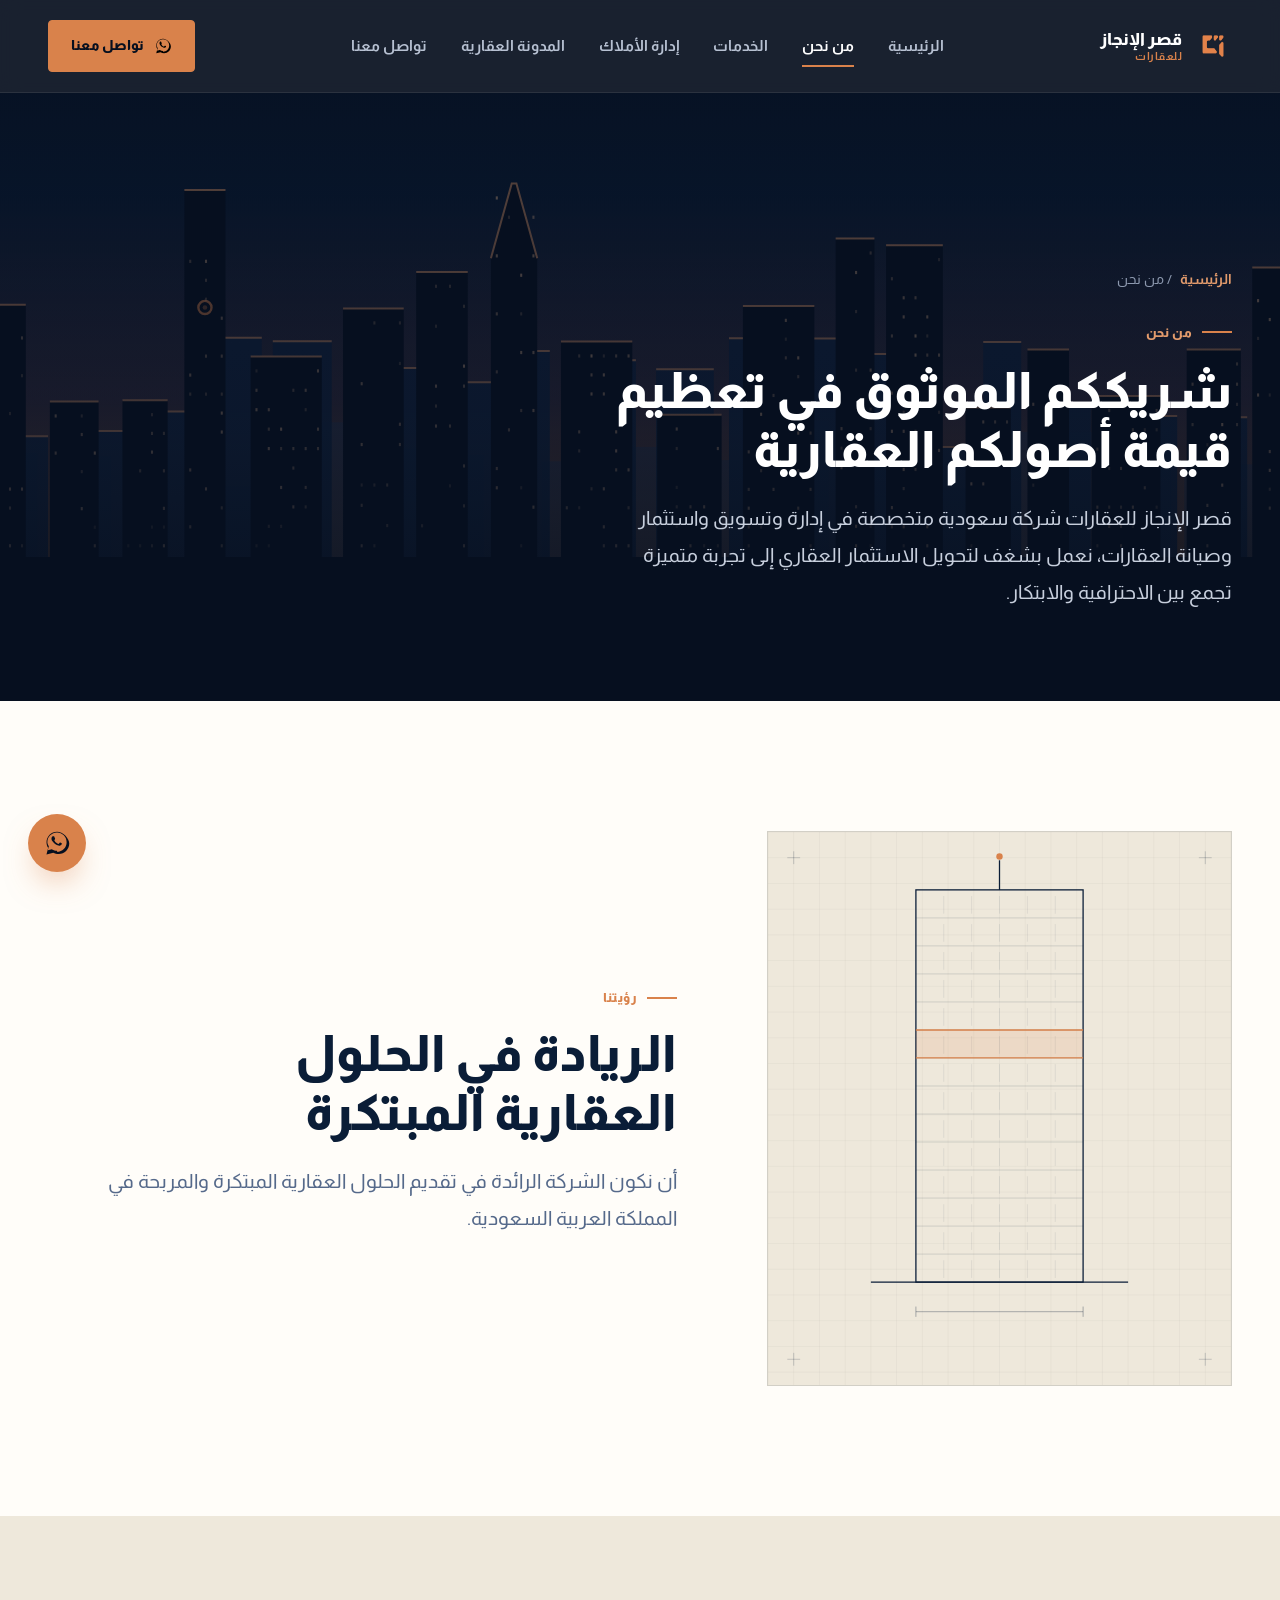
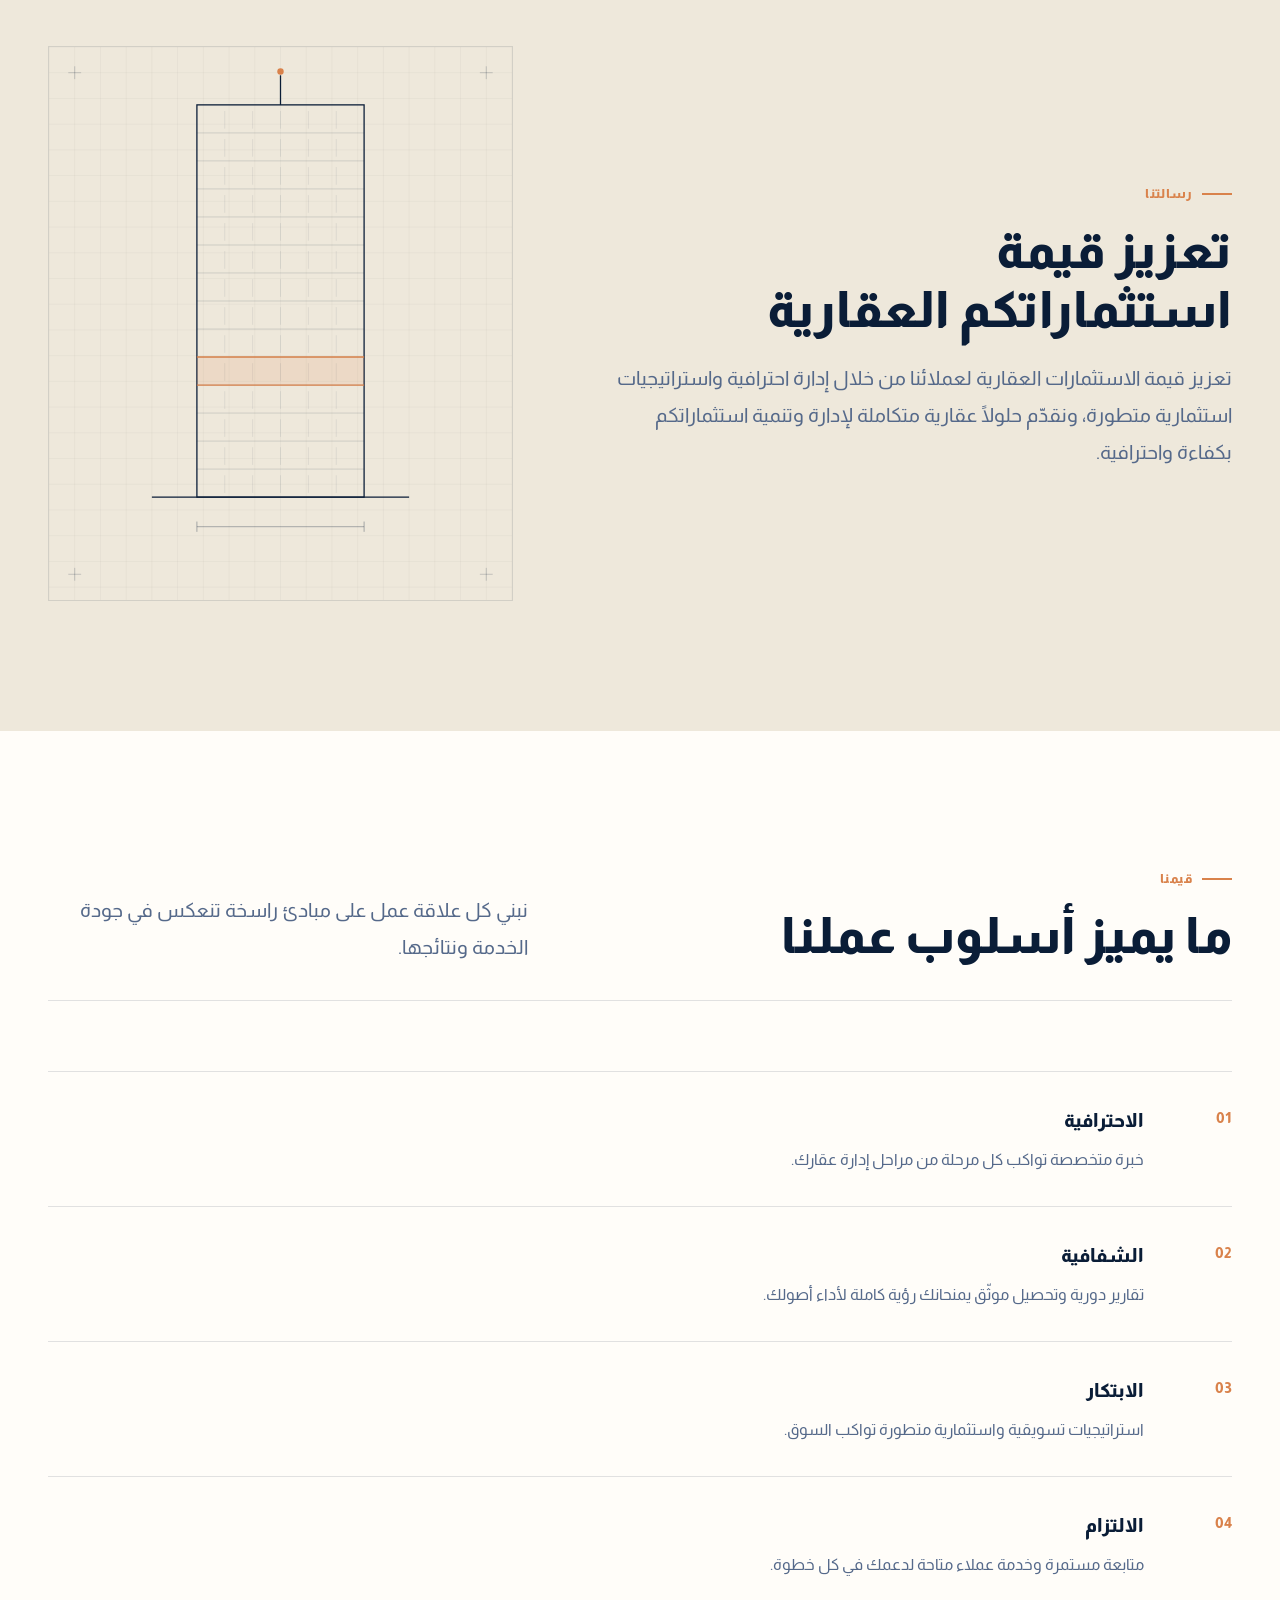
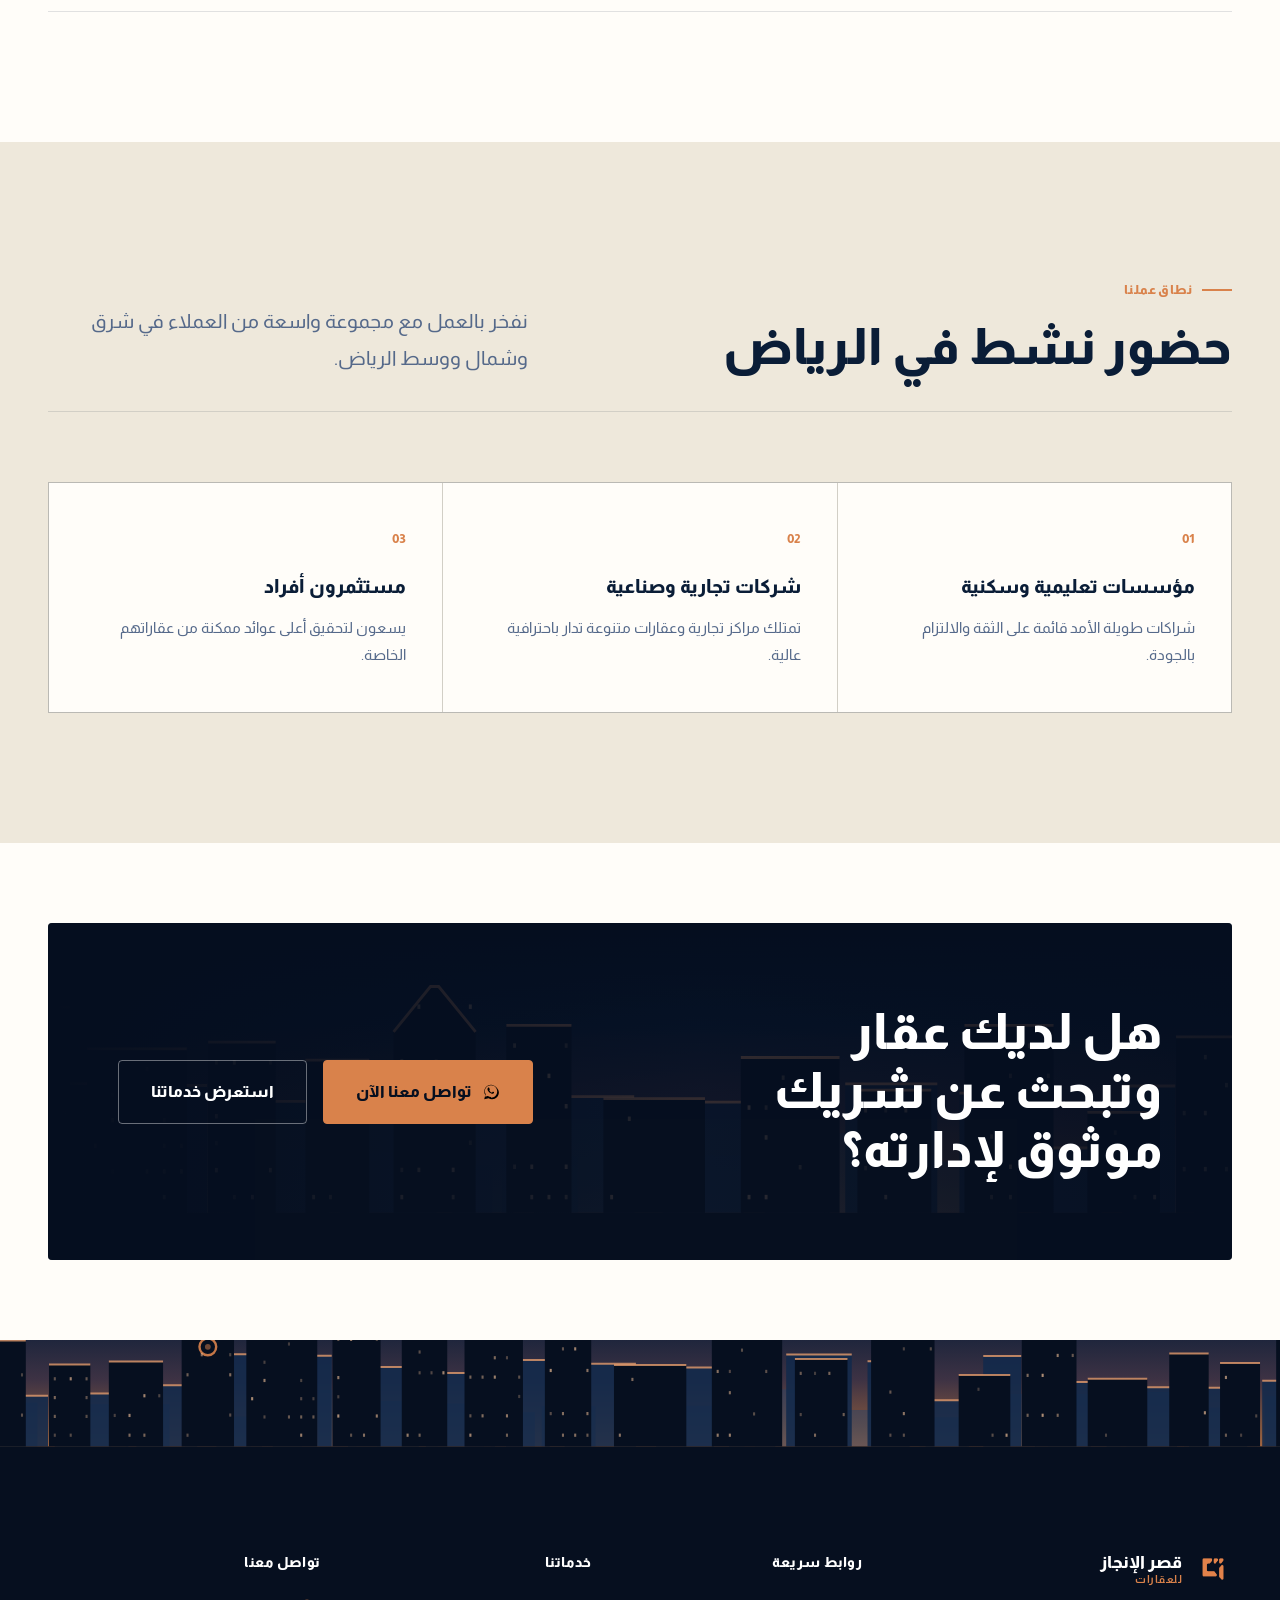
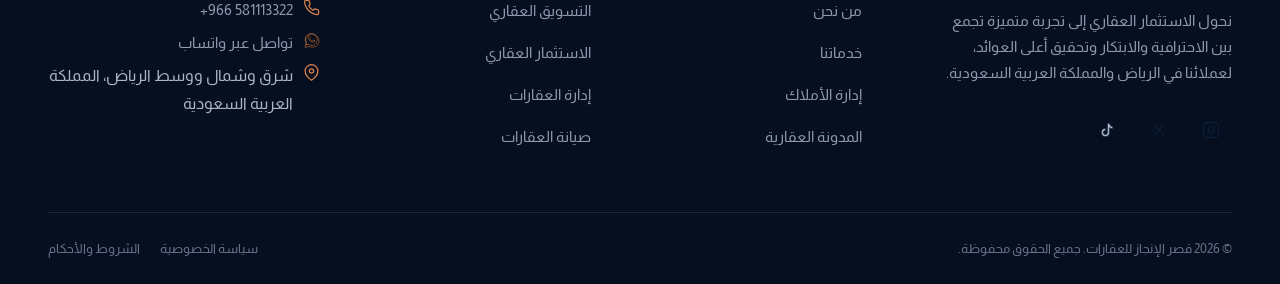
==== commit 25d2cec1: "Redesign site with an original editorial visual identity Full visual overhaul while keeping the bran" ====
--- a/about.html
+++ b/about.html
@@ -37,87 +37,104 @@
       </div>
     </div>
   </header>
-
   <section class="page-hero">
-    <div class="container">
+    <div class="hero-art"></div>
+    <div class="hero-scrim"></div>
+    <div class="container page-hero-inner">
       <div class="breadcrumb"><a href="index.html">الرئيسية</a> / من نحن</div>
-      <div class="eyebrow">من نحن</div>
-      <h1>شريككم الموثوق في تعظيم قيمة أصولكم العقارية</h1>
-      <p>قصر الإنجاز للعقارات شركة سعودية متخصصة في إدارة وتسويق واستثمار وصيانة العقارات، نعمل بشغف لتحويل الاستثمار العقاري إلى تجربة متميزة تجمع بين الاحترافية والابتكار.</p>
+      <div class="eyebrow on-dark">من نحن</div>
+      <h1 class="display-2" style="margin-top:18px">شريككم الموثوق في تعظيم قيمة أصولكم العقارية</h1>
+      <p class="lede">قصر الإنجاز للعقارات شركة سعودية متخصصة في إدارة وتسويق واستثمار وصيانة العقارات، نعمل بشغف لتحويل الاستثمار العقاري إلى تجربة متميزة تجمع بين الاحترافية والابتكار.</p>
     </div>
   </section>
 
-  <section class="split reveal">
-    <div class="split-media" style="background-image:url('assets/img/vision-sunset.jpg')">
-      <span class="badge">نتطلع دومًا لما هو أبعد من السوق الحالي</span>
-    </div>
-    <div class="split-text">
-      <div class="eyebrow">رؤيتنا</div>
-      <h3>الريادة في الحلول العقارية المبتكرة</h3>
-      <p>أن نكون الشركة الرائدة في تقديم الحلول العقارية المبتكرة والمربحة في المملكة العربية السعودية.</p>
-    </div>
-    <div class="split-text">
-      <div class="eyebrow">رسالتنا</div>
-      <h3>تعزيز قيمة استثماراتكم العقارية</h3>
-      <p>تعزيز قيمة الاستثمارات العقارية لعملائنا من خلال إدارة احترافية واستراتيجيات استثمارية متطورة، ونقدّم حلولًا عقارية متكاملة لإدارة وتنمية استثماراتكم بكفاءة واحترافية.</p>
-    </div>
-  </section>
-
-  <section class="section">
+  <section class="section section--paper">
     <div class="container">
-      <div class="section-head center reveal">
-        <div class="eyebrow" style="justify-content:center">قيمنا</div>
-        <h2>ما يميز أسلوب عملنا</h2>
-        <p>نبني كل علاقة عمل على مبادئ راسخة تنعكس في جودة الخدمة ونتائجها.</p>
-      </div>
-      <div class="grid grid-4 reveal">
-        <div class="value-pill"><div class="ic"><svg viewBox="0 0 24 24" fill="none" stroke="currentColor" stroke-width="1.8" stroke-linecap="round" stroke-linejoin="round"><polygon points="12 2 15.09 8.26 22 9.27 17 14.14 18.18 21.02 12 17.77 5.82 21.02 7 14.14 2 9.27 8.91 8.26 12 2"></polygon></svg></div><div><strong>الاحترافية</strong><span>خبرة متخصصة في كل مرحلة</span></div></div>
-        <div class="value-pill"><div class="ic"><svg viewBox="0 0 24 24" fill="none" stroke="currentColor" stroke-width="1.8" stroke-linecap="round" stroke-linejoin="round"><path d="M12 22s8-4 8-10V5l-8-3-8 3v7c0 6 8 10 8 10z"></path></svg></div><div><strong>الشفافية</strong><span>تقارير دورية وتحصيل موثق</span></div></div>
-        <div class="value-pill"><div class="ic"><svg viewBox="0 0 24 24" fill="none" stroke="currentColor" stroke-width="1.8" stroke-linecap="round" stroke-linejoin="round"><circle cx="12" cy="12" r="10"></circle><polygon points="16.24 7.76 14.12 14.12 7.76 16.24 9.88 9.88 16.24 7.76"></polygon></svg></div><div><strong>الابتكار</strong><span>استراتيجيات تسويقية واستثمارية متطورة</span></div></div>
-        <div class="value-pill"><div class="ic"><svg viewBox="0 0 24 24" fill="none" stroke="currentColor" stroke-width="1.8" stroke-linecap="round" stroke-linejoin="round"><path d="M20.8 4.6a5.5 5.5 0 0 0-7.8 0L12 5.6l-1-1a5.5 5.5 0 0 0-7.8 7.8l1 1L12 21l7.8-7.6 1-1a5.5 5.5 0 0 0 0-7.8z"></path></svg></div><div><strong>الالتزام</strong><span>خدمة عملاء متاحة ومتابعة مستمرة</span></div></div>
-      </div>
-    </div>
-  </section>
-
-  <section class="section section--soft">
-    <div class="container">
-      <div class="section-head center reveal">
-        <div class="eyebrow" style="justify-content:center">نطاق عملنا</div>
-        <h2>حضور نشط في الرياض</h2>
-        <p>نفخر بالعمل مع مجموعة واسعة من العملاء في شرق وشمال ووسط الرياض الذين يثقون بنا لإدارة استثماراتهم العقارية.</p>
-      </div>
-      <div class="grid grid-3 reveal">
-        <div class="client-card">
-          <div class="ic"><svg viewBox="0 0 24 24" fill="none" stroke="currentColor" stroke-width="1.8" stroke-linecap="round" stroke-linejoin="round"><path d="M22 10L12 5 2 10l10 5 10-5z"></path><path d="M6 12v5c0 1.5 3 3 6 3s6-1.5 6-3v-5"></path></svg></div>
-          <h4>مؤسسات تعليمية وسكنية</h4>
-          <p>شراكات طويلة الأمد قائمة على الثقة والالتزام بالجودة.</p>
-        </div>
-        <div class="client-card">
-          <div class="ic"><svg viewBox="0 0 24 24" fill="none" stroke="currentColor" stroke-width="1.8" stroke-linecap="round" stroke-linejoin="round"><rect x="2" y="7" width="20" height="14" rx="2"></rect><path d="M16 21V5a2 2 0 0 0-2-2h-4a2 2 0 0 0-2 2v16"></path></svg></div>
-          <h4>شركات تجارية وصناعية</h4>
-          <p>تمتلك مراكز تجارية وعقارات متنوعة تدار باحترافية عالية.</p>
-        </div>
-        <div class="client-card">
-          <div class="ic"><svg viewBox="0 0 24 24" fill="none" stroke="currentColor" stroke-width="1.8" stroke-linecap="round" stroke-linejoin="round"><path d="M20 21v-2a4 4 0 0 0-4-4H8a4 4 0 0 0-4 4v2"></path><circle cx="12" cy="7" r="4"></circle></svg></div>
-          <h4>مستثمرون أفراد</h4>
-          <p>يسعون لتحقيق أعلى عوائد ممكنة من عقاراتهم الخاصة.</p>
+      <div class="editorial-split reveal">
+        <div class="es-art"><img src="assets/img/blueprint-1.svg" alt="رسم معماري تخطيطي" loading="lazy"></div>
+        <div class="es-copy">
+          <div class="eyebrow">رؤيتنا</div>
+          <h2 class="display-2" style="margin-top:16px">الريادة في الحلول العقارية المبتكرة</h2>
+          <p class="lede">أن نكون الشركة الرائدة في تقديم الحلول العقارية المبتكرة والمربحة في المملكة العربية السعودية.</p>
         </div>
       </div>
     </div>
   </section>
 
-  <section class="section">
+  <section class="section section--deep">
     <div class="container">
-      <div class="cta-banner reveal">
-        <h2>هل لديك عقار وتبحث عن شريك موثوق لإدارته؟</h2>
-        <div class="actions">
-          <a href="https://wa.me/966581113322?text=%D8%A7%D9%84%D8%B3%D9%84%D8%A7%D9%85%20%D8%B9%D9%84%D9%8A%D9%83%D9%85%D8%8C%20%D9%84%D8%AF%D9%8A%20%D8%A7%D8%B3%D8%AA%D9%81%D8%B3%D8%A7%D8%B1%20%D8%A8%D8%AE%D8%B5%D9%88%D8%B5%20%D8%AE%D8%AF%D9%85%D8%A7%D8%AA%20%D9%82%D8%B5%D8%B1%20%D8%A7%D9%84%D8%A5%D9%86%D8%AC%D8%A7%D8%B2%20%D9%84%D9%84%D8%B9%D9%82%D8%A7%D8%B1%D8%A7%D8%AA" target="_blank" rel="noopener" class="btn btn-primary"><svg viewBox="0 0 32 32"><path d="M16 3C9.4 3 4 8.4 4 15c0 2.4.7 4.6 1.9 6.5L4 29l7.7-1.9c1.8 1 3.9 1.6 6.3 1.6 6.6 0 12-5.4 12-12S22.6 3 16 3zm0 21.8c-2 0-3.9-.5-5.5-1.5l-.4-.2-4.6 1.2 1.2-4.5-.2-.4C5.5 17.7 5 15.9 5 15c0-6.1 4.9-11 11-11s11 4.9 11 11-4.9 11-11 11zm6-8.3c-.3-.2-1.9-.9-2.2-1-.3-.1-.5-.2-.7.2-.2.3-.8 1-1 1.2-.2.2-.4.2-.7.1-.3-.2-1.4-.5-2.6-1.6-1-.9-1.6-2-1.8-2.3-.2-.3 0-.5.1-.6.1-.1.3-.4.4-.5.1-.2.2-.3.3-.5.1-.2 0-.4 0-.5 0-.2-.7-1.7-1-2.3-.2-.6-.5-.5-.7-.5h-.6c-.2 0-.5.1-.8.4-.3.3-1 1-1 2.4 0 1.4 1 2.8 1.2 3 .1.2 2 3.1 4.9 4.3.7.3 1.2.5 1.6.6.7.2 1.3.2 1.8.1.5-.1 1.7-.7 2-1.4.2-.7.2-1.2.2-1.4-.1-.1-.3-.2-.6-.3z"/></svg> تواصل معنا الآن</a>
-          <a href="services.html" class="btn btn-outline">استعرض خدماتنا</a>
+      <div class="editorial-split reverse reveal">
+        <div class="es-copy">
+          <div class="eyebrow">رسالتنا</div>
+          <h2 class="display-2" style="margin-top:16px">تعزيز قيمة استثماراتكم العقارية</h2>
+          <p class="lede">تعزيز قيمة الاستثمارات العقارية لعملائنا من خلال إدارة احترافية واستراتيجيات استثمارية متطورة، ونقدّم حلولًا عقارية متكاملة لإدارة وتنمية استثماراتكم بكفاءة واحترافية.</p>
+        </div>
+        <div class="es-art"><img src="assets/img/blueprint-2.svg" alt="رسم معماري تخطيطي" loading="lazy"></div>
+      </div>
+    </div>
+  </section>
+
+  <section class="section section--paper">
+    <div class="container">
+      <div class="kicker-row reveal">
+        <div>
+          <div class="eyebrow">قيمنا</div>
+          <h2 class="display-2" style="margin-top:16px">ما يميز أسلوب عملنا</h2>
+        </div>
+        <p class="lede">نبني كل علاقة عمل على مبادئ راسخة تنعكس في جودة الخدمة ونتائجها.</p>
+      </div>
+      <div class="value-list reveal">
+        <div class="value-row">
+          <span class="vnum">01</span>
+          <div><h4>الاحترافية</h4><p>خبرة متخصصة تواكب كل مرحلة من مراحل إدارة عقارك.</p></div>
+        </div>
+        <div class="value-row">
+          <span class="vnum">02</span>
+          <div><h4>الشفافية</h4><p>تقارير دورية وتحصيل موثّق يمنحانك رؤية كاملة لأداء أصولك.</p></div>
+        </div>
+        <div class="value-row">
+          <span class="vnum">03</span>
+          <div><h4>الابتكار</h4><p>استراتيجيات تسويقية واستثمارية متطورة تواكب السوق.</p></div>
+        </div>
+        <div class="value-row">
+          <span class="vnum">04</span>
+          <div><h4>الالتزام</h4><p>متابعة مستمرة وخدمة عملاء متاحة لدعمك في كل خطوة.</p></div>
         </div>
       </div>
     </div>
   </section>
 
+  <section class="section section--deep">
+    <div class="container">
+      <div class="kicker-row reveal">
+        <div>
+          <div class="eyebrow">نطاق عملنا</div>
+          <h2 class="display-2" style="margin-top:16px">حضور نشط في الرياض</h2>
+        </div>
+        <p class="lede">نفخر بالعمل مع مجموعة واسعة من العملاء في شرق وشمال ووسط الرياض.</p>
+      </div>
+      <div class="audience-grid reveal">
+        <div class="audience-card"><span class="num">01</span><h4>مؤسسات تعليمية وسكنية</h4><p>شراكات طويلة الأمد قائمة على الثقة والالتزام بالجودة.</p></div>
+        <div class="audience-card"><span class="num">02</span><h4>شركات تجارية وصناعية</h4><p>تمتلك مراكز تجارية وعقارات متنوعة تدار باحترافية عالية.</p></div>
+        <div class="audience-card"><span class="num">03</span><h4>مستثمرون أفراد</h4><p>يسعون لتحقيق أعلى عوائد ممكنة من عقاراتهم الخاصة.</p></div>
+      </div>
+    </div>
+  </section>
+
+  <section class="section section--paper section--tight">
+    <div class="container">
+      <div class="cta-banner reveal">
+        <div class="cta-art"></div>
+        <h2 class="display-2">هل لديك عقار وتبحث عن شريك موثوق لإدارته؟</h2>
+        <div class="actions">
+          <a href="https://wa.me/966581113322?text=%D8%A7%D9%84%D8%B3%D9%84%D8%A7%D9%85%20%D8%B9%D9%84%D9%8A%D9%83%D9%85%D8%8C%20%D9%84%D8%AF%D9%8A%20%D8%A7%D8%B3%D8%AA%D9%81%D8%B3%D8%A7%D8%B1%20%D8%A8%D8%AE%D8%B5%D9%88%D8%B5%20%D8%AE%D8%AF%D9%85%D8%A7%D8%AA%20%D9%82%D8%B5%D8%B1%20%D8%A7%D9%84%D8%A5%D9%86%D8%AC%D8%A7%D8%B2%20%D9%84%D9%84%D8%B9%D9%82%D8%A7%D8%B1%D8%A7%D8%AA" target="_blank" rel="noopener" class="btn btn-primary"><svg viewBox="0 0 32 32"><path d="M16 3C9.4 3 4 8.4 4 15c0 2.4.7 4.6 1.9 6.5L4 29l7.7-1.9c1.8 1 3.9 1.6 6.3 1.6 6.6 0 12-5.4 12-12S22.6 3 16 3zm0 21.8c-2 0-3.9-.5-5.5-1.5l-.4-.2-4.6 1.2 1.2-4.5-.2-.4C5.5 17.7 5 15.9 5 15c0-6.1 4.9-11 11-11s11 4.9 11 11-4.9 11-11 11zm6-8.3c-.3-.2-1.9-.9-2.2-1-.3-.1-.5-.2-.7.2-.2.3-.8 1-1 1.2-.2.2-.4.2-.7.1-.3-.2-1.4-.5-2.6-1.6-1-.9-1.6-2-1.8-2.3-.2-.3 0-.5.1-.6.1-.1.3-.4.4-.5.1-.2.2-.3.3-.5.1-.2 0-.4 0-.5 0-.2-.7-1.7-1-2.3-.2-.6-.5-.5-.7-.5h-.6c-.2 0-.5.1-.8.4-.3.3-1 1-1 2.4 0 1.4 1 2.8 1.2 3 .1.2 2 3.1 4.9 4.3.7.3 1.2.5 1.6.6.7.2 1.3.2 1.8.1.5-.1 1.7-.7 2-1.4.2-.7.2-1.2.2-1.4-.1-.1-.3-.2-.6-.3z"/></svg> تواصل معنا الآن</a>
+          <a href="services.html" class="btn btn-line on-dark">استعرض خدماتنا</a>
+        </div>
+      </div>
+    </div>
+  </section>
+
+  <div class="footer-skyline"></div>
   <footer class="site-footer">
     <div class="container">
       <div class="footer-top">
@@ -127,7 +144,7 @@
             <span class="brand-text"><strong style="color:#fff">قصر الإنجاز</strong><span>للعقارات</span></span>
           </a>
           <p>نحول الاستثمار العقاري إلى تجربة متميزة تجمع بين الاحترافية والابتكار وتحقيق أعلى العوائد، لعملائنا في الرياض والمملكة العربية السعودية.</p>
-          <div class="social-row" style="margin-top:20px">
+          <div class="social-row" style="margin-top:22px">
             <a href="https://www.instagram.com/qaalinjaz" target="_blank" rel="noopener" aria-label="Instagram"><svg viewBox="0 0 24 24" fill="none" stroke="currentColor" stroke-width="1.8" stroke-linecap="round" stroke-linejoin="round"><rect x="2" y="2" width="20" height="20" rx="5"></rect><path d="M16 11.37A4 4 0 1 1 12.63 8 4 4 0 0 1 16 11.37z"></path><line x1="17.5" y1="6.5" x2="17.51" y2="6.5"></line></svg></a>
             <a href="https://x.com/qaalinjaz" target="_blank" rel="noopener" aria-label="X"><svg viewBox="0 0 24 24" fill="none" stroke="currentColor" stroke-width="1.8" stroke-linecap="round" stroke-linejoin="round"><line x1="18" y1="6" x2="6" y2="18"></line><line x1="6" y1="6" x2="18" y2="18"></line></svg></a>
             <a href="https://www.tiktok.com/@qaalinjaz" target="_blank" rel="noopener" aria-label="TikTok"><svg viewBox="0 0 24 24" fill="currentColor" stroke="none"><path d="M16.6 5.82s.51.5 0 0A4.278 4.278 0 0 1 15.54 3h-3.09v12.4a2.59 2.59 0 1 1-2.59-2.59c.15 0 .3.02.44.05V9.7a5.6 5.6 0 0 0-.44-.02A5.61 5.61 0 1 0 15.5 15.3V9.06a7.336 7.336 0 0 0 4.28 1.37V7.34s-1.88.1-3.18-1.52z"></path></svg></a>
--- a/assets/css/style.css
+++ b/assets/css/style.css
@@ -1,23 +1,37 @@
 /* ============================================================
-   قصر الإنجاز للعقارات — Stylesheet
-   الهوية: كحلي #0A1D37 + برتقالي #D9824B | خط Almarai | RTL
+   قصر الإنجاز للعقارات — نظام التصميم v2
+   محرر عقاري عصري: كحلي + برتقالي + رمل دافئ | Almarai | RTL
    ============================================================ */
 
 :root {
-  --navy: #0A1D37;
-  --navy-2: #192A40;
-  --navy-soft: #14263f;
-  --orange: #D9824B;
-  --orange-light: #f0a878;
-  --blue-gray: #44576A;
-  --gray-light: #E8E9EB;
+  /* Ground */
+  --sand: #F7F4EE;
+  --sand-deep: #EEE8DB;
+  --paper: #FFFDF9;
+
+  /* Navy scale */
+  --navy-950: #060F1F;
+  --navy-900: #0A1D37;
+  --navy-800: #122A4C;
+  --navy-700: #1B3A63;
+  --navy-mist: #55698A;
+  --navy-mist-soft: #8996AC;
+
+  /* Orange scale */
+  --orange-700: #B96A38;
+  --orange-600: #D9824B;
+  --orange-500: #E39B6C;
+  --orange-glow: #F4C39A;
+
   --white: #FFFFFF;
-  --shadow: 0 20px 45px -20px rgba(10, 29, 55, 0.35);
-  --radius-lg: 28px;
-  --radius-md: 18px;
-  --radius-sm: 10px;
-  --container: 1180px;
-  --transition: 0.28s ease;
+  --line: rgba(10, 29, 55, 0.12);
+  --line-soft: rgba(10, 29, 55, 0.07);
+
+  --shadow-lg: 0 40px 80px -32px rgba(6, 15, 31, 0.35);
+  --shadow-md: 0 24px 48px -28px rgba(6, 15, 31, 0.3);
+  --radius: 4px;
+  --container: 1240px;
+  --ease: cubic-bezier(0.16, 1, 0.3, 1);
 }
 
 * { box-sizing: border-box; }
@@ -26,56 +40,65 @@
 body {
   margin: 0;
   font-family: 'Almarai', 'Tahoma', 'Segoe UI', Arial, sans-serif;
-  background: var(--white);
-  color: var(--navy-2);
+  background: var(--sand);
+  color: var(--navy-800);
   direction: rtl;
-  line-height: 1.85;
+  line-height: 1.8;
   overflow-x: hidden;
-}
-
-img { max-width: 100%; display: block; }
+  -webkit-font-smoothing: antialiased;
+}
+
+img, svg { max-width: 100%; display: block; }
 a { text-decoration: none; color: inherit; }
 ul { margin: 0; padding: 0; list-style: none; }
-h1, h2, h3, h4 { margin: 0; font-weight: 800; color: var(--navy); }
+h1, h2, h3, h4 { margin: 0; font-weight: 800; color: var(--navy-900); text-wrap: balance; }
 p { margin: 0; }
-button { font-family: inherit; cursor: pointer; }
+button { font-family: inherit; cursor: pointer; background: none; border: none; }
+:focus-visible { outline: 2px solid var(--orange-600); outline-offset: 3px; }
 
 .container {
   width: 100%;
   max-width: var(--container);
   margin: 0 auto;
-  padding-inline: 24px;
-}
-
+  padding-inline: 28px;
+}
+
+/* ---------- Type system ---------- */
 .eyebrow {
   display: inline-flex;
   align-items: center;
-  gap: 8px;
-  color: var(--orange);
+  gap: 10px;
+  color: var(--orange-600);
   font-weight: 800;
-  font-size: 14px;
-  letter-spacing: 0.3px;
-  margin-bottom: 14px;
-}
-.eyebrow::before {
-  content: "";
-  width: 28px;
-  height: 3px;
-  background: var(--orange);
-  border-radius: 3px;
-}
-
-.section { padding: 90px 0; position: relative; }
-.section--tight { padding: 60px 0; }
-.section--navy { background: var(--navy); color: var(--white); }
-.section--navy h2, .section--navy h3 { color: var(--white); }
-.section--soft { background: var(--gray-light); }
-
-.section-head { max-width: 680px; margin-bottom: 52px; }
-.section-head.center { margin-inline: auto; text-align: center; }
-.section-head h2 { font-size: clamp(28px, 4vw, 40px); line-height: 1.35; }
-.section-head p { margin-top: 16px; color: var(--blue-gray); font-size: 17px; }
-.section--navy .section-head p { color: #b9c3d0; }
+  font-size: 13px;
+  letter-spacing: 0.4px;
+}
+.eyebrow::before { content: ""; width: 30px; height: 2px; background: var(--orange-600); }
+.eyebrow.on-dark { color: var(--orange-500); }
+
+.display-1 { font-size: clamp(40px, 6.4vw, 92px); line-height: 1.04; letter-spacing: -0.01em; }
+.display-2 { font-size: clamp(30px, 4vw, 50px); line-height: 1.18; }
+.lede { font-size: clamp(17px, 1.6vw, 20px); color: var(--navy-mist); line-height: 1.85; }
+
+.section { padding: 130px 0; position: relative; }
+.section--tight { padding: 80px 0; }
+.section--navy { background: var(--navy-950); color: var(--white); }
+.section--navy h2, .section--navy h3, .section--navy h4 { color: var(--white); }
+.section--navy p { color: #B7C1D2; }
+.section--paper { background: var(--paper); }
+.section--deep { background: var(--sand-deep); }
+
+.kicker-row {
+  display: flex;
+  align-items: flex-end;
+  justify-content: space-between;
+  gap: 40px;
+  margin-bottom: 70px;
+  border-bottom: 1px solid var(--line);
+  padding-bottom: 34px;
+}
+.kicker-row .lede { max-width: 480px; margin: 0; }
+.section--navy .kicker-row { border-color: rgba(255,255,255,0.12); }
 
 /* ---------- Buttons ---------- */
 .btn {
@@ -83,529 +106,347 @@
   align-items: center;
   justify-content: center;
   gap: 10px;
-  padding: 16px 34px;
-  border-radius: 6px;
+  padding: 17px 32px;
+  border-radius: var(--radius);
   font-weight: 800;
-  font-size: 16px;
-  border: 2px solid transparent;
-  transition: transform var(--transition), box-shadow var(--transition), background var(--transition), color var(--transition);
+  font-size: 15.5px;
+  border: 1.5px solid transparent;
+  transition: transform 0.3s var(--ease), background 0.3s var(--ease), color 0.3s var(--ease), border-color 0.3s var(--ease);
   white-space: nowrap;
 }
-.btn:hover { transform: translateY(-3px); }
-.btn-primary {
-  background: var(--navy);
-  color: var(--orange);
-  border-color: var(--navy);
-  box-shadow: var(--shadow);
-}
-.btn-primary:hover { background: var(--navy-2); color: var(--orange-light); }
-.btn-outline {
-  background: transparent;
-  color: var(--white);
-  border-color: rgba(255,255,255,0.55);
-}
-.btn-outline:hover { background: rgba(255,255,255,0.12); border-color: var(--white); }
-.btn-ghost {
-  background: transparent;
-  border-color: var(--navy);
-  color: var(--navy);
-}
-.btn-ghost:hover { background: var(--navy); color: var(--white); }
-.btn-sm { padding: 11px 22px; font-size: 14px; }
 .btn svg { width: 18px; height: 18px; flex-shrink: 0; }
+.btn-primary { background: var(--orange-600); color: var(--navy-950); border-color: var(--orange-600); }
+.btn-primary:hover { background: var(--orange-500); border-color: var(--orange-500); transform: translateY(-2px); }
+.btn-line { background: transparent; color: var(--navy-900); border-color: var(--navy-900); }
+.btn-line:hover { background: var(--navy-900); color: var(--white); }
+.btn-line.on-dark { color: var(--white); border-color: rgba(255,255,255,0.4); }
+.btn-line.on-dark:hover { background: var(--white); color: var(--navy-950); }
+.btn-text { gap: 8px; padding: 0; font-weight: 800; color: var(--orange-600); border: none; }
+.btn-text svg { width: 16px; height: 16px; transition: transform 0.3s var(--ease); }
+.btn-text:hover svg { transform: translateX(-4px); }
+.btn-sm { padding: 12px 22px; font-size: 14px; }
 
 /* ---------- Header ---------- */
 .site-header {
   position: sticky;
   top: 0;
   z-index: 200;
-  background: rgba(10, 29, 55, 0.97);
-  backdrop-filter: blur(6px);
+  background: rgba(6, 15, 31, 0.92);
+  backdrop-filter: blur(10px);
   border-bottom: 1px solid rgba(255,255,255,0.08);
 }
-.header-inner {
-  display: flex;
-  align-items: center;
-  justify-content: space-between;
-  height: 84px;
-  gap: 20px;
-}
+.header-inner { display: flex; align-items: center; justify-content: space-between; height: 92px; gap: 24px; }
 .brand { display: flex; align-items: center; gap: 12px; }
-.brand img { width: 42px; height: 42px; }
+.brand img { width: 38px; height: 38px; }
 .brand-text { display: flex; flex-direction: column; line-height: 1.25; }
-.brand-text strong { color: var(--white); font-size: 18px; font-weight: 800; }
-.brand-text span { color: var(--orange); font-size: 12px; font-weight: 700; letter-spacing: 0.5px; }
-
-.main-nav { display: flex; align-items: center; gap: 6px; }
+.brand-text strong { color: var(--white); font-size: 17px; font-weight: 800; }
+.brand-text span { color: var(--orange-600); font-size: 11px; font-weight: 700; letter-spacing: 0.5px; }
+
+.main-nav { display: flex; align-items: center; gap: 4px; }
 .main-nav a {
-  color: #cfd7e2;
+  color: #B7C1D2;
   font-weight: 700;
-  font-size: 15px;
-  padding: 10px 16px;
-  border-radius: 6px;
-  transition: color var(--transition), background var(--transition);
+  font-size: 14.5px;
+  padding: 10px 15px;
+  transition: color 0.25s;
   position: relative;
 }
-.main-nav a:hover, .main-nav a.active { color: var(--white); background: rgba(217,130,75,0.14); }
-.main-nav a.active { color: var(--orange); }
+.main-nav a:hover, .main-nav a.active { color: var(--white); }
+.main-nav a.active::after {
+  content: ""; position: absolute; right: 15px; left: 15px; bottom: 2px; height: 2px; background: var(--orange-600);
+}
 
 .header-actions { display: flex; align-items: center; gap: 14px; }
 .nav-toggle {
-  display: none;
-  width: 44px;
-  height: 44px;
-  border: none;
-  background: rgba(255,255,255,0.08);
-  border-radius: 8px;
-  align-items: center;
-  justify-content: center;
-  flex-direction: column;
-  gap: 5px;
-}
-.nav-toggle span { width: 22px; height: 2px; background: var(--white); border-radius: 2px; transition: var(--transition); }
-.nav-toggle.open span:nth-child(1) { transform: translateY(7px) rotate(45deg); }
+  display: none; width: 42px; height: 42px; border: 1px solid rgba(255,255,255,0.15);
+  align-items: center; justify-content: center; flex-direction: column; gap: 5px;
+}
+.nav-toggle span { width: 20px; height: 1.5px; background: var(--white); transition: 0.25s; }
+.nav-toggle.open span:nth-child(1) { transform: translateY(6.5px) rotate(45deg); }
 .nav-toggle.open span:nth-child(2) { opacity: 0; }
-.nav-toggle.open span:nth-child(3) { transform: translateY(-7px) rotate(-45deg); }
+.nav-toggle.open span:nth-child(3) { transform: translateY(-6.5px) rotate(-45deg); }
 
 /* ---------- Hero ---------- */
 .hero {
   position: relative;
-  min-height: 92vh;
-  display: flex;
-  align-items: center;
+  background: var(--navy-950);
   color: var(--white);
-  background: linear-gradient(180deg, rgba(10,29,55,0.55), rgba(10,29,55,0.92)), var(--navy);
+  overflow: hidden;
+}
+.hero-art {
+  position: absolute; inset: 0; z-index: 0;
+  background-image: url('../img/skyline-hero.svg');
   background-size: cover;
-  background-position: center;
-  overflow: hidden;
-}
-.hero-bg {
-  position: absolute;
-  inset: 0;
-  background: linear-gradient(160deg, rgba(10,29,55,0.88) 10%, rgba(10,29,55,0.55) 55%, rgba(10,29,55,0.9) 100%), center/cover no-repeat;
-  z-index: 0;
-}
-.hero-content { position: relative; z-index: 2; max-width: 720px; padding: 120px 0 100px; }
-.hero-content .eyebrow { color: var(--orange-light); }
-.hero-content h1 {
-  color: var(--white);
-  font-size: clamp(34px, 5.4vw, 58px);
-  line-height: 1.25;
-}
-.hero-content h1 span { color: var(--orange); }
-.hero-content p {
-  margin-top: 22px;
-  font-size: 18px;
-  color: #dfe4ea;
-  max-width: 600px;
-}
-.hero-actions { display: flex; flex-wrap: wrap; gap: 16px; margin-top: 36px; }
-.hero-stats {
-  position: relative;
-  z-index: 2;
-  display: flex;
-  flex-wrap: wrap;
-  gap: 0;
-  border-top: 1px solid rgba(255,255,255,0.15);
-  margin-top: 40px;
-}
-.hero-stats .stat {
-  padding: 22px 34px 0;
-  border-inline-start: 1px solid rgba(255,255,255,0.15);
-}
-.hero-stats .stat:first-child { border-inline-start: none; padding-inline-start: 0; }
-.hero-stats .stat strong { display: block; color: var(--orange); font-size: 24px; }
-.hero-stats .stat span { color: #c6cedb; font-size: 13.5px; }
-
-.wave-divider { position: absolute; bottom: -1px; right: 0; left: 0; z-index: 1; line-height: 0; }
-.wave-divider svg { width: 100%; height: auto; display: block; }
+  background-position: bottom center;
+  background-repeat: no-repeat;
+}
+.hero-scrim {
+  position: absolute; inset: 0; z-index: 1;
+  background: linear-gradient(180deg, rgba(6,15,31,0.35) 0%, rgba(6,15,31,0.55) 55%, var(--navy-950) 100%);
+}
+.hero-content { position: relative; z-index: 2; padding: 190px 0 110px; max-width: 800px; }
+.hero-content h1 { color: var(--white); margin-top: 22px; }
+.hero-content h1 em { font-style: normal; color: var(--orange-600); }
+.hero-content .lede { color: #C7CFDD; margin-top: 24px; max-width: 620px; }
+.hero-actions { display: flex; flex-wrap: wrap; gap: 18px; margin-top: 42px; }
+
+.hero-figures {
+  position: relative; z-index: 2;
+  display: grid; grid-template-columns: repeat(3, 1fr);
+  border-top: 1px solid rgba(255,255,255,0.14);
+  margin-top: 70px;
+}
+.hero-figures .fig { padding: 26px 30px 0; border-inline-start: 1px solid rgba(255,255,255,0.14); }
+.hero-figures .fig:first-child { border-inline-start: none; padding-inline-start: 0; }
+.hero-figures .fig strong { display: block; color: var(--white); font-size: 21px; font-weight: 800; margin-bottom: 4px; }
+.hero-figures .fig span { color: #A9B4C7; font-size: 13.5px; }
 
 /* ---------- Page hero (inner pages) ---------- */
 .page-hero {
   position: relative;
-  padding: 150px 0 90px;
+  padding: 175px 0 90px;
   color: var(--white);
-  background: linear-gradient(150deg, var(--navy) 20%, var(--navy-2) 100%);
+  background: var(--navy-950);
   overflow: hidden;
 }
-.page-hero::after {
-  content: "";
-  position: absolute;
-  width: 420px; height: 420px;
-  background: radial-gradient(circle, rgba(217,130,75,0.25), transparent 70%);
-  border-radius: 50%;
-  top: -140px; left: -120px;
-}
-.page-hero .eyebrow { color: var(--orange-light); }
-.page-hero h1 { color: var(--white); font-size: clamp(30px, 4.4vw, 46px); position: relative; z-index: 2; }
-.page-hero p { color: #cfd7e2; margin-top: 16px; max-width: 640px; font-size: 17px; position: relative; z-index: 2; }
-.breadcrumb { position: relative; z-index: 2; display: flex; gap: 8px; color: #9fb0c3; font-size: 14px; margin-bottom: 18px; }
-.breadcrumb a { color: var(--orange-light); font-weight: 700; }
-
-/* ---------- Vision / Mission split ---------- */
-.split {
+.page-hero .hero-art { opacity: 0.7; }
+.page-hero-inner { position: relative; z-index: 2; }
+.breadcrumb { display: flex; gap: 8px; color: #8D99AF; font-size: 13.5px; margin-bottom: 22px; }
+.breadcrumb a { color: var(--orange-500); font-weight: 700; }
+.page-hero h1 { color: var(--white); max-width: 760px; }
+.page-hero .lede { color: #C7CFDD; margin-top: 20px; max-width: 620px; }
+
+/* ---------- Marquee strip ---------- */
+.marquee-strip {
+  background: var(--navy-900);
+  color: var(--white);
+  padding: 22px 0;
+  overflow: hidden;
+  white-space: nowrap;
+  position: relative;
+}
+.marquee-track { display: inline-flex; gap: 60px; animation: marquee 32s linear infinite; }
+.marquee-strip:hover .marquee-track { animation-play-state: paused; }
+.marquee-track span { font-size: 15px; font-weight: 800; color: #C7CFDD; display: inline-flex; align-items: center; gap: 60px; }
+.marquee-track span b { color: var(--orange-600); font-weight: 800; }
+@keyframes marquee { from { transform: translateX(0); } to { transform: translateX(-50%); } }
+@media (prefers-reduced-motion: reduce) { .marquee-track { animation: none; } }
+
+/* ---------- Editorial split ---------- */
+.editorial-split {
   display: grid;
-  grid-template-columns: 1fr 1fr;
-  align-items: stretch;
-}
-.split-media { position: relative; min-height: 420px; background-size: cover; background-position: center; }
-.split-media::after {
-  content: "";
-  position: absolute; inset: 0;
-  background: linear-gradient(180deg, rgba(10,29,55,0.35), rgba(10,29,55,0.85));
-}
-.split-media .badge {
-  position: absolute; z-index: 2; bottom: 32px; right: 32px;
-  background: rgba(255,255,255,0.1);
-  border: 1px solid rgba(255,255,255,0.25);
-  backdrop-filter: blur(6px);
-  color: var(--white);
-  padding: 16px 20px;
-  border-radius: var(--radius-sm);
-  font-weight: 800;
-  max-width: 260px;
-}
-.split-text {
-  background: var(--navy);
-  color: var(--white);
-  display: flex;
-  flex-direction: column;
-  justify-content: center;
-  padding: 70px 60px;
-}
-.split-text h3 { color: var(--orange); font-size: 26px; margin-bottom: 16px; }
-.split-text p { color: #d7dee6; font-size: 17px; }
-.split-text + .split-text { background: var(--navy-2); }
-.split.reverse { grid-template-columns: 1fr 1fr; }
-
-/* ---------- Cards ---------- */
-.grid { display: grid; gap: 28px; }
-.grid-4 { grid-template-columns: repeat(4, 1fr); }
-.grid-3 { grid-template-columns: repeat(3, 1fr); }
-.grid-2 { grid-template-columns: repeat(2, 1fr); }
-
-.service-card {
-  background: var(--navy);
-  border-radius: var(--radius-md);
-  padding: 34px 28px;
-  color: var(--white);
-  position: relative;
-  overflow: hidden;
-  transition: transform var(--transition), box-shadow var(--transition);
-  border: 1px solid rgba(255,255,255,0.06);
-}
-.service-card:hover { transform: translateY(-8px); box-shadow: var(--shadow); }
-.service-card::before {
-  content: "";
-  position: absolute; width: 140px; height: 140px;
-  background: radial-gradient(circle, rgba(217,130,75,0.35), transparent 70%);
-  top: -60px; left: -60px; border-radius: 50%;
-}
-.service-icon {
-  width: 56px; height: 56px;
-  border-radius: 14px;
-  background: rgba(217,130,75,0.16);
-  display: flex; align-items: center; justify-content: center;
-  margin-bottom: 22px;
-  position: relative; z-index: 1;
-}
-.service-icon svg { width: 28px; height: 28px; stroke: var(--orange); }
-.service-card h3 { color: var(--white); font-size: 20px; margin-bottom: 12px; position: relative; z-index: 1; }
-.service-card p { color: #c3cbd6; font-size: 15px; position: relative; z-index: 1; }
-.service-card a.more {
-  display: inline-flex; align-items: center; gap: 6px;
-  color: var(--orange); font-weight: 800; font-size: 14px; margin-top: 18px;
-  position: relative; z-index: 1;
-}
-
-.feature-card {
-  background: var(--white);
-  border-radius: var(--radius-md);
-  padding: 32px 26px;
-  border: 1px solid #eceef1;
-  box-shadow: 0 14px 32px -22px rgba(10,29,55,0.25);
-}
-.feature-card .num {
-  display: inline-flex; align-items: center; justify-content: center;
-  width: 46px; height: 46px; border-radius: 50%;
-  background: var(--navy); color: var(--orange); font-weight: 800; margin-bottom: 18px;
-}
-.feature-card h3 { font-size: 18px; margin-bottom: 10px; }
-.feature-card p { color: var(--blue-gray); font-size: 15px; }
-
-.client-card {
-  background: var(--gray-light);
-  border-radius: var(--radius-md);
-  padding: 30px 26px;
-  text-align: center;
-}
-.client-card .ic {
-  width: 60px; height: 60px; margin: 0 auto 18px;
-  border-radius: 50%; background: var(--navy);
-  display: flex; align-items: center; justify-content: center;
-}
-.client-card .ic svg { width: 28px; height: 28px; stroke: var(--orange); }
-.client-card h4 { font-size: 16px; margin-bottom: 8px; }
-.client-card p { color: var(--blue-gray); font-size: 14px; }
-
-/* ---------- Process steps (property management) ---------- */
-.process { position: relative; }
-.process-list { display: grid; gap: 20px; margin-top: 10px; }
-.process-item {
-  display: flex; gap: 22px; align-items: flex-start;
-  background: var(--white);
-  border: 1px solid #eceef1;
-  border-radius: var(--radius-md);
-  padding: 26px 28px;
-  box-shadow: 0 14px 32px -24px rgba(10,29,55,0.3);
-  transition: transform var(--transition);
-}
-.process-item:hover { transform: translateX(-6px); }
-.process-item .badge-num {
-  flex-shrink: 0;
-  width: 52px; height: 52px; border-radius: 14px;
-  background: linear-gradient(135deg, var(--orange), #c56a37);
-  color: var(--white); font-weight: 800; font-size: 20px;
-  display: flex; align-items: center; justify-content: center;
-}
-.process-item h3 { font-size: 18px; margin-bottom: 6px; }
-.process-item p { color: var(--blue-gray); font-size: 15px; }
+  grid-template-columns: 0.85fr 1.15fr;
+  gap: 90px;
+  align-items: center;
+}
+.editorial-split.reverse { grid-template-columns: 1.15fr 0.85fr; }
+.editorial-split.reverse .es-art { order: 2; }
+.es-art { position: relative; background: var(--sand-deep); border: 1px solid var(--line); }
+.es-art img { width: 100%; height: auto; display: block; }
+.es-copy .lede { margin-top: 20px; }
+.es-copy .btn { margin-top: 32px; }
+
+/* ---------- Numbered services list ---------- */
+.service-rows { border-top: 1px solid var(--line); margin-top: 10px; }
+.service-row {
+  display: grid;
+  grid-template-columns: 90px 1.1fr 1.4fr 140px;
+  align-items: center;
+  gap: 36px;
+  padding: 40px 0;
+  border-bottom: 1px solid var(--line);
+  transition: background 0.3s var(--ease);
+}
+.service-row:hover { background: rgba(217,130,75,0.05); }
+.service-row .idx { font-size: 15px; font-weight: 800; color: var(--orange-600); font-variant-numeric: tabular-nums; }
+.service-row h3 { font-size: 23px; }
+.service-row p { color: var(--navy-mist); font-size: 15.5px; }
+.service-row .go {
+  justify-self: end; width: 46px; height: 46px; border: 1.5px solid var(--line);
+  display: flex; align-items: center; justify-content: center; transition: 0.3s var(--ease);
+}
+.service-row .go svg { width: 18px; height: 18px; stroke: var(--navy-900); transition: transform 0.3s var(--ease); }
+.service-row:hover .go { background: var(--navy-900); border-color: var(--navy-900); }
+.service-row:hover .go svg { stroke: var(--white); transform: translateX(-4px); }
+
+/* ---------- Stat strip ---------- */
+.stat-strip { display: grid; grid-template-columns: repeat(3, 1fr); gap: 0; }
+.stat-block { padding: 0 40px; border-inline-start: 1px solid var(--line); }
+.stat-block:first-child { border-inline-start: none; padding-inline-start: 0; }
+.stat-block strong { display: block; font-size: clamp(34px, 4vw, 52px); font-weight: 800; color: var(--navy-900); font-variant-numeric: tabular-nums; }
+.stat-block span { color: var(--navy-mist); font-size: 14.5px; margin-top: 8px; display: block; }
+.section--navy .stat-block { border-color: rgba(255,255,255,0.14); }
+.section--navy .stat-block strong { color: var(--white); }
+.section--navy .stat-block span { color: #A9B4C7; }
+
+/* ---------- Audience / client cards (minimal, line-based) ---------- */
+.audience-grid { display: grid; grid-template-columns: repeat(3, 1fr); gap: 1px; background: var(--line); border: 1px solid var(--line); }
+.audience-card { background: var(--paper); padding: 44px 36px; }
+.audience-card .num { font-size: 13px; font-weight: 800; color: var(--orange-600); margin-bottom: 20px; display: block; }
+.audience-card h4 { font-size: 19px; margin-bottom: 10px; }
+.audience-card p { color: var(--navy-mist); font-size: 15px; }
+
+/* ---------- Process (property management) ---------- */
+.process-rail { position: relative; }
+.process-rail::before {
+  content: ""; position: absolute; top: 0; bottom: 0; right: 29px; width: 1px; background: var(--line);
+}
+.process-step { position: relative; display: flex; gap: 32px; padding-bottom: 56px; }
+.process-step:last-child { padding-bottom: 0; }
+.process-step .dot {
+  flex-shrink: 0; width: 60px; height: 60px; border-radius: 50%;
+  background: var(--paper); border: 1.5px solid var(--navy-900); color: var(--navy-900);
+  display: flex; align-items: center; justify-content: center; font-weight: 800; font-size: 18px;
+  position: relative; z-index: 1; font-variant-numeric: tabular-nums;
+}
+.process-step:hover .dot { background: var(--navy-900); color: var(--white); }
+.process-step h3 { font-size: 21px; margin-bottom: 10px; margin-top: 10px; }
+.process-step p { color: var(--navy-mist); font-size: 16px; max-width: 560px; }
 
 /* ---------- CTA banner ---------- */
 .cta-banner {
-  background: linear-gradient(120deg, var(--navy) 0%, var(--navy-2) 100%);
-  border-radius: var(--radius-lg);
-  padding: 56px 50px;
-  display: flex;
-  align-items: center;
-  justify-content: space-between;
-  gap: 30px;
-  flex-wrap: wrap;
-  color: var(--white);
-  position: relative;
-  overflow: hidden;
-}
-.cta-banner::before {
-  content: "";
-  position: absolute; width: 300px; height: 300px;
-  background: radial-gradient(circle, rgba(217,130,75,0.3), transparent 70%);
-  bottom: -140px; left: -80px; border-radius: 50%;
-}
-.cta-banner h2 { color: var(--white); font-size: clamp(24px, 3vw, 32px); position: relative; z-index: 1; max-width: 480px; }
+  background: var(--navy-950);
+  border-radius: var(--radius);
+  padding: 80px 70px;
+  display: flex; align-items: center; justify-content: space-between; gap: 40px; flex-wrap: wrap;
+  color: var(--white); position: relative; overflow: hidden;
+}
+.cta-banner h2 { color: var(--white); max-width: 520px; position: relative; z-index: 1; }
 .cta-banner .actions { display: flex; gap: 16px; position: relative; z-index: 1; flex-wrap: wrap; }
+.cta-banner .cta-art {
+  position: absolute; inset: 0; z-index: 0;
+  background-image: url('../img/skyline-footer.svg');
+  background-size: cover; background-position: bottom center; background-repeat: no-repeat;
+  opacity: 0.55;
+}
+.cta-banner .cta-art::after { content: ""; position: absolute; inset: 0; background: linear-gradient(90deg, var(--navy-950) 0%, rgba(6,15,31,0.55) 55%, rgba(6,15,31,0.85) 100%); }
 
 /* ---------- Blog ---------- */
-.blog-card {
-  background: var(--white);
-  border: 1px solid #eceef1;
-  border-radius: var(--radius-md);
-  overflow: hidden;
-  box-shadow: 0 14px 34px -26px rgba(10,29,55,0.35);
-  display: flex; flex-direction: column;
-  transition: transform var(--transition);
-}
-.blog-card:hover { transform: translateY(-6px); }
-.blog-card .thumb {
-  height: 190px;
-  background: linear-gradient(135deg, var(--navy), var(--navy-2));
-  position: relative;
-  display: flex; align-items: center; justify-content: center;
-}
-.blog-card .thumb svg { width: 54px; height: 54px; stroke: var(--orange); opacity: 0.85; }
-.blog-card .thumb .tag {
-  position: absolute; top: 16px; right: 16px;
-  background: var(--orange); color: var(--white);
-  font-size: 12px; font-weight: 800; padding: 6px 14px; border-radius: 20px;
-}
-.blog-card .body { padding: 26px 24px; display: flex; flex-direction: column; gap: 12px; flex: 1; }
-.blog-card .meta { display: flex; gap: 10px; align-items: center; color: var(--blue-gray); font-size: 13px; }
-.blog-card h3 { font-size: 19px; line-height: 1.5; }
-.blog-card p { color: var(--blue-gray); font-size: 14.5px; flex: 1; }
-.blog-card .read-more { color: var(--orange); font-weight: 800; font-size: 14px; display: inline-flex; align-items: center; gap: 6px; }
+.blog-list { display: grid; gap: 1px; background: var(--line); border-top: 1px solid var(--line); border-bottom: 1px solid var(--line); }
+.blog-row {
+  background: var(--paper);
+  display: grid; grid-template-columns: 120px 1fr auto; gap: 32px; align-items: center;
+  padding: 36px 0; transition: background 0.3s var(--ease);
+}
+.blog-row:hover { background: rgba(217,130,75,0.05); }
+.blog-row .tag { font-size: 13px; font-weight: 800; color: var(--orange-600); }
+.blog-row h3 { font-size: 22px; margin-bottom: 8px; }
+.blog-row p { color: var(--navy-mist); font-size: 15px; }
+.blog-row .meta { color: var(--navy-mist-soft); font-size: 13px; margin-top: 10px; }
+.blog-row .go { width: 46px; height: 46px; border: 1.5px solid var(--line); display: flex; align-items: center; justify-content: center; }
+.blog-row .go svg { width: 18px; height: 18px; stroke: var(--navy-900); transition: transform 0.3s var(--ease); }
+.blog-row:hover .go { background: var(--navy-900); border-color: var(--navy-900); }
+.blog-row:hover .go svg { stroke: var(--white); transform: translateX(-4px); }
 
 /* ---------- Article ---------- */
-.article { padding: 70px 0 100px; }
-.article-body { max-width: 780px; margin: 0 auto; }
-.article-body h2 { font-size: 24px; margin: 44px 0 16px; padding-inline-start: 16px; border-inline-start: 4px solid var(--orange); }
-.article-body h3 { font-size: 19px; margin: 30px 0 12px; color: var(--orange); }
-.article-body p { color: #2c3b4e; font-size: 16.5px; margin-bottom: 16px; }
-.article-body ul { margin: 18px 0; display: grid; gap: 12px; }
-.article-body ul li {
-  position: relative; padding-inline-start: 28px; color: #2c3b4e; font-size: 16px;
-}
-.article-body ul li::before {
-  content: ""; position: absolute; right: 0; top: 9px;
-  width: 10px; height: 10px; background: var(--orange); border-radius: 3px;
-}
-.article-lede { font-size: 18px; color: var(--navy-2); font-weight: 700; margin-bottom: 8px; }
-.article-hero-meta { max-width: 780px; margin: 0 auto 8px; display: flex; gap: 14px; align-items: center; color: #b9c3d0; font-size: 14px; }
-.article-share { display: flex; gap: 12px; margin-top: 50px; padding-top: 30px; border-top: 1px solid #eceef1; }
-.article-share a {
-  width: 42px; height: 42px; border-radius: 50%;
-  background: var(--gray-light); display: flex; align-items: center; justify-content: center;
-  transition: background var(--transition);
-}
-.article-share a:hover { background: var(--orange); }
-.article-share a svg { width: 18px; height: 18px; stroke: var(--navy); }
+.article { padding: 0 0 120px; }
+.article-body { max-width: 740px; margin: 0 auto; }
+.article-body h2 { font-size: 26px; margin: 52px 0 18px; }
+.article-body h3 { font-size: 20px; margin: 32px 0 12px; color: var(--orange-700); }
+.article-body p { color: #2B3A50; font-size: 17px; margin-bottom: 18px; }
+.article-body ul { margin: 20px 0; display: grid; gap: 14px; }
+.article-body ul li { position: relative; padding-inline-start: 26px; color: #2B3A50; font-size: 16.5px; }
+.article-body ul li::before { content: "—"; position: absolute; right: 0; color: var(--orange-600); font-weight: 800; }
+.article-lede { font-size: 19px; color: var(--navy-800); font-weight: 700; margin-bottom: 10px; }
+.article-share { display: flex; gap: 12px; margin-top: 56px; padding-top: 32px; border-top: 1px solid var(--line); }
+.article-share a { width: 44px; height: 44px; border: 1.5px solid var(--line); display: flex; align-items: center; justify-content: center; transition: 0.3s; }
+.article-share a:hover { background: var(--navy-900); border-color: var(--navy-900); }
+.article-share a svg { width: 18px; height: 18px; stroke: var(--navy-900); }
 .article-share a:hover svg { stroke: var(--white); }
 
 /* ---------- Contact ---------- */
-.contact-grid {
-  display: grid;
-  grid-template-columns: 1fr 1.15fr;
-  gap: 34px;
-  align-items: start;
-}
-.contact-info { display: grid; gap: 18px; }
-.info-card {
-  background: var(--navy);
-  color: var(--white);
-  border-radius: var(--radius-md);
-  padding: 26px;
-  display: flex; gap: 16px; align-items: flex-start;
-}
-.info-card .ic {
-  width: 46px; height: 46px; border-radius: 12px; flex-shrink: 0;
-  background: rgba(217,130,75,0.18); display: flex; align-items: center; justify-content: center;
-}
-.info-card .ic svg { width: 22px; height: 22px; stroke: var(--orange); }
-.info-card h4 { color: var(--white); font-size: 16px; margin-bottom: 6px; }
-.info-card p, .info-card a { color: #c9d1dc; font-size: 14.5px; }
-.info-card a:hover { color: var(--orange-light); }
-
-.social-row { display: flex; gap: 12px; }
-.social-row a {
-  width: 44px; height: 44px; border-radius: 12px;
-  background: var(--gray-light); display: flex; align-items: center; justify-content: center;
-  transition: background var(--transition), transform var(--transition);
-}
-.social-row a:hover { background: var(--orange); transform: translateY(-4px); }
-.social-row a svg { width: 20px; height: 20px; stroke: var(--navy); }
+.contact-grid { display: grid; grid-template-columns: 0.85fr 1.15fr; gap: 60px; align-items: start; }
+.contact-info { display: grid; gap: 1px; background: var(--line); border: 1px solid var(--line); }
+.info-row { background: var(--paper); padding: 26px 28px; display: flex; gap: 18px; align-items: flex-start; }
+.info-row .ic { width: 22px; height: 22px; margin-top: 3px; flex-shrink: 0; }
+.info-row .ic svg { stroke: var(--orange-600); width: 22px; height: 22px; }
+.info-row h4 { font-size: 15px; margin-bottom: 6px; }
+.info-row p, .info-row a { color: var(--navy-mist); font-size: 14.5px; }
+.info-row a:hover { color: var(--orange-600); }
+
+.social-row { display: flex; gap: 10px; }
+.social-row a { width: 42px; height: 42px; border: 1.5px solid var(--line); display: flex; align-items: center; justify-content: center; transition: 0.3s; }
+.social-row a:hover { background: var(--navy-900); border-color: var(--navy-900); }
+.social-row a svg { width: 18px; height: 18px; stroke: var(--navy-900); }
 .social-row a:hover svg { stroke: var(--white); }
 
-.contact-form {
-  background: var(--white);
-  border: 1px solid #eceef1;
-  border-radius: var(--radius-lg);
-  padding: 40px;
-  box-shadow: var(--shadow);
-}
-.form-row { display: grid; grid-template-columns: 1fr 1fr; gap: 18px; }
-.field { margin-bottom: 18px; }
-.field label { display: block; font-weight: 800; font-size: 14px; margin-bottom: 8px; color: var(--navy); }
+.contact-form { background: var(--paper); border: 1px solid var(--line); padding: 48px; }
+.form-row { display: grid; grid-template-columns: 1fr 1fr; gap: 20px; }
+.field { margin-bottom: 20px; }
+.field label { display: block; font-weight: 800; font-size: 13.5px; margin-bottom: 10px; color: var(--navy-900); }
 .field input, .field select, .field textarea {
-  width: 100%;
-  border: 1.5px solid #dde1e6;
-  border-radius: 10px;
-  padding: 13px 16px;
-  font-family: inherit;
-  font-size: 15px;
-  color: var(--navy-2);
-  background: #fbfbfc;
-  transition: border-color var(--transition), background var(--transition);
-}
-.field input:focus, .field select:focus, .field textarea:focus {
-  outline: none; border-color: var(--orange); background: var(--white);
-}
-.field textarea { min-height: 130px; resize: vertical; }
-.form-note { font-size: 13px; color: var(--blue-gray); margin-top: 10px; }
-
-.map-embed {
-  border-radius: var(--radius-md);
-  overflow: hidden;
-  border: 1px solid #eceef1;
-  height: 260px;
-}
-.map-embed iframe { width: 100%; height: 100%; border: 0; }
-
-/* ---------- FAQ / legal ---------- */
-.legal-body { max-width: 820px; margin: 0 auto; }
-.legal-body h2 { font-size: 21px; margin: 34px 0 12px; }
-.legal-body p, .legal-body li { color: #2c3b4e; font-size: 15.5px; margin-bottom: 10px; }
-.legal-body ul { padding-inline-start: 4px; display: grid; gap: 8px; margin-bottom: 16px; }
+  width: 100%; border: none; border-bottom: 1.5px solid var(--line); border-radius: 0;
+  padding: 13px 2px; font-family: inherit; font-size: 15.5px; color: var(--navy-800); background: transparent;
+  transition: border-color 0.3s;
+}
+.field input:focus, .field select:focus, .field textarea:focus { outline: none; border-color: var(--orange-600); }
+.field textarea { min-height: 120px; resize: vertical; }
+.form-note { font-size: 13px; color: var(--navy-mist-soft); margin-top: 14px; }
+
+/* ---------- Legal ---------- */
+.legal-body { max-width: 780px; margin: 0 auto; }
+.legal-body h2 { font-size: 20px; margin: 38px 0 14px; }
+.legal-body p, .legal-body li { color: #2B3A50; font-size: 16px; margin-bottom: 10px; }
+.legal-body ul { padding-inline-start: 4px; display: grid; gap: 10px; margin-bottom: 18px; }
 .legal-body ul li { padding-inline-start: 22px; position: relative; }
-.legal-body ul li::before { content: "—"; position: absolute; right: 0; color: var(--orange); }
-
-/* ---------- Values / About ---------- */
-.value-pill {
-  display: flex; align-items: center; gap: 14px;
-  background: var(--white); border: 1px solid #eceef1;
-  border-radius: 14px; padding: 18px 20px;
-  box-shadow: 0 10px 24px -20px rgba(10,29,55,0.3);
-}
-.value-pill .ic {
-  width: 42px; height: 42px; border-radius: 10px; flex-shrink: 0;
-  background: var(--navy); display: flex; align-items: center; justify-content: center;
-}
-.value-pill .ic svg { width: 20px; height: 20px; stroke: var(--orange); }
-.value-pill strong { display: block; font-size: 15.5px; color: var(--navy); }
-.value-pill span { font-size: 13.5px; color: var(--blue-gray); }
+.legal-body ul li::before { content: "—"; position: absolute; right: 0; color: var(--orange-600); }
+
+/* ---------- Values (about) ---------- */
+.value-list { border-top: 1px solid var(--line); }
+.value-row { display: grid; grid-template-columns: 60px 1fr; gap: 28px; padding: 32px 0; border-bottom: 1px solid var(--line); }
+.value-row .vnum { font-size: 15px; font-weight: 800; color: var(--orange-600); font-variant-numeric: tabular-nums; }
+.value-row h4 { font-size: 19px; margin-bottom: 8px; }
+.value-row p { color: var(--navy-mist); font-size: 15.5px; }
 
 /* ---------- Footer ---------- */
-.site-footer { background: var(--navy); color: #cfd7e2; padding-top: 70px; }
-.footer-top {
-  display: grid;
-  grid-template-columns: 1.3fr 0.9fr 0.9fr 1.1fr;
-  gap: 40px;
-  padding-bottom: 50px;
-  border-bottom: 1px solid rgba(255,255,255,0.1);
-}
-.footer-brand .brand { margin-bottom: 16px; }
-.footer-brand p { color: #a9b4c3; font-size: 14.5px; max-width: 300px; }
-.footer-col h4 { color: var(--white); font-size: 15.5px; margin-bottom: 18px; }
-.footer-col ul { display: grid; gap: 12px; }
-.footer-col a { color: #a9b4c3; font-size: 14.5px; transition: color var(--transition); }
-.footer-col a:hover { color: var(--orange); }
-.footer-col .contact-line { display: flex; gap: 10px; align-items: flex-start; margin-bottom: 4px; }
-.footer-col .contact-line svg { width: 18px; height: 18px; stroke: var(--orange); flex-shrink: 0; margin-top: 2px; }
-.footer-bottom {
-  display: flex; align-items: center; justify-content: space-between;
-  padding: 22px 0; flex-wrap: wrap; gap: 12px;
-  font-size: 13.5px; color: #8b96a6;
-}
-.footer-bottom .legal-links { display: flex; gap: 18px; }
-.footer-bottom .legal-links a:hover { color: var(--orange); }
+.footer-skyline {
+  height: 140px;
+  background-image: url('../img/skyline-footer.svg');
+  background-size: cover; background-position: bottom center; background-repeat: no-repeat;
+  background-color: var(--navy-950);
+}
+.site-footer { background: var(--navy-950); color: #A9B4C7; padding-top: 70px; }
+.footer-top { display: grid; grid-template-columns: 1.3fr 0.9fr 0.9fr 1.1fr; gap: 48px; padding-bottom: 60px; border-bottom: 1px solid rgba(255,255,255,0.1); }
+.footer-brand .brand { margin-bottom: 20px; }
+.footer-brand p { color: #8D99AF; font-size: 14.5px; max-width: 300px; }
+.footer-col h4 { color: var(--white); font-size: 14px; margin-bottom: 22px; letter-spacing: 0.3px; }
+.footer-col ul { display: grid; gap: 13px; }
+.footer-col a { color: #8D99AF; font-size: 14.5px; transition: color 0.25s; }
+.footer-col a:hover { color: var(--orange-500); }
+.footer-col .contact-line { display: flex; gap: 10px; align-items: flex-start; margin-bottom: 6px; }
+.footer-col .contact-line svg { width: 17px; height: 17px; stroke: var(--orange-600); flex-shrink: 0; margin-top: 2px; }
+.footer-bottom { display: flex; align-items: center; justify-content: space-between; padding: 24px 0; flex-wrap: wrap; gap: 12px; font-size: 13px; color: #66738C; }
+.footer-bottom .legal-links { display: flex; gap: 20px; }
+.footer-bottom .legal-links a:hover { color: var(--orange-500); }
 
 /* ---------- WhatsApp float ---------- */
 .wa-float {
-  position: fixed;
-  bottom: 26px; left: 26px;
-  z-index: 300;
-  width: 60px; height: 60px;
-  background: #25D366;
-  border-radius: 50%;
+  position: fixed; bottom: 28px; left: 28px; z-index: 300;
+  width: 58px; height: 58px; background: var(--orange-600); border-radius: 50%;
   display: flex; align-items: center; justify-content: center;
-  box-shadow: 0 12px 28px -8px rgba(37,211,102,0.6);
-  animation: pulse 2.4s infinite;
-}
-.wa-float svg { width: 30px; height: 30px; fill: var(--white); }
-@keyframes pulse {
-  0% { box-shadow: 0 0 0 0 rgba(37,211,102,0.55); }
-  70% { box-shadow: 0 0 0 16px rgba(37,211,102,0); }
-  100% { box-shadow: 0 0 0 0 rgba(37,211,102,0); }
-}
-
-/* ---------- Decorative wave shapes ---------- */
-.blob-decor { position: absolute; pointer-events: none; opacity: 0.5; z-index: 0; }
-
-/* ---------- Utilities ---------- */
-.mt-0 { margin-top: 0; }
+  box-shadow: 0 16px 32px -10px rgba(217,130,75,0.55);
+  transition: transform 0.3s var(--ease);
+}
+.wa-float:hover { transform: scale(1.08); }
+.wa-float svg { width: 28px; height: 28px; fill: var(--navy-950); }
+
+/* ---------- Reveal ---------- */
+.js .reveal { opacity: 0; transform: translateY(28px); transition: opacity 0.8s var(--ease), transform 0.8s var(--ease); }
+.js .reveal.in-view { opacity: 1; transform: translateY(0); }
+@media (prefers-reduced-motion: reduce) { .js .reveal { opacity: 1; transform: none; transition: none; } }
+
 .text-center { text-align: center; }
-/* Reveal-on-scroll is opt-in: only active once JS confirms it can manage the
-   state (adds .js to <html>). Without JS, content is fully visible — no risk
-   of permanently hidden sections. */
-.js .reveal { opacity: 0; transform: translateY(24px); transition: opacity 0.7s ease, transform 0.7s ease; }
-.js .reveal.in-view { opacity: 1; transform: translateY(0); }
-@media (prefers-reduced-motion: reduce) {
-  .js .reveal { opacity: 1; transform: none; transition: none; }
-}
 
 /* ============================================================
    Responsive
    ============================================================ */
 @media (max-width: 1080px) {
-  .grid-4 { grid-template-columns: repeat(2, 1fr); }
+  .editorial-split, .editorial-split.reverse { grid-template-columns: 1fr; gap: 48px; }
+  .editorial-split.reverse .es-art { order: 0; }
   .footer-top { grid-template-columns: 1fr 1fr; }
+  .service-row { grid-template-columns: 60px 1fr auto; }
+  .service-row p { display: none; }
+  .contact-grid { grid-template-columns: 1fr; }
 }
 
 @media (max-width: 960px) {
@@ -613,43 +454,40 @@
   .nav-toggle { display: flex; }
   .header-actions .btn-sm.desktop-only { display: none; }
   .main-nav.mobile-open {
-    display: flex;
-    position: absolute;
-    top: 84px; right: 0; left: 0;
-    background: var(--navy);
-    flex-direction: column;
-    padding: 14px 24px 26px;
-    gap: 4px;
+    display: flex; position: absolute; top: 92px; right: 0; left: 0;
+    background: var(--navy-950); flex-direction: column; padding: 10px 28px 26px; gap: 2px;
     border-bottom: 1px solid rgba(255,255,255,0.1);
   }
-  .main-nav.mobile-open a { padding: 14px 10px; width: 100%; }
-  .split { grid-template-columns: 1fr; }
-  .split-media { min-height: 260px; }
-  .split-text { padding: 46px 30px; }
-  .contact-grid { grid-template-columns: 1fr; }
-  .grid-3 { grid-template-columns: 1fr 1fr; }
+  .main-nav.mobile-open a { padding: 15px 4px; width: 100%; border-bottom: 1px solid rgba(255,255,255,0.06); }
+  .hero-figures, .stat-strip, .audience-grid { grid-template-columns: 1fr 1fr; }
+  .kicker-row { flex-direction: column; align-items: flex-start; gap: 16px; }
 }
 
 @media (max-width: 720px) {
-  .section { padding: 60px 0; }
-  .grid-3, .grid-2, .grid-4 { grid-template-columns: 1fr; }
-  .hero-content { padding: 150px 0 70px; }
-  .hero-stats { flex-direction: column; gap: 18px; }
-  .hero-stats .stat { border-inline-start: none; padding-inline-start: 0; border-top: 1px solid rgba(255,255,255,0.15); padding-top: 16px; }
-  .hero-stats .stat:first-child { border-top: none; padding-top: 0; }
-  .cta-banner { flex-direction: column; text-align: center; padding: 40px 26px; }
+  .section { padding: 80px 0; }
+  .hero-content { padding: 160px 0 70px; }
+  .hero-figures, .stat-strip, .audience-grid { grid-template-columns: 1fr; }
+  .stat-block, .hero-figures .fig { border-inline-start: none; padding-inline-start: 0; border-top: 1px solid var(--line); padding-top: 20px; margin-top: 20px; }
+  .section--navy .stat-block, .hero-figures .fig { border-color: rgba(255,255,255,0.14); }
+  .stat-block:first-child, .hero-figures .fig:first-child { border-top: none; padding-top: 0; margin-top: 0; }
+  .cta-banner { flex-direction: column; text-align: center; padding: 50px 30px; }
   .cta-banner h2 { max-width: 100%; }
   .form-row { grid-template-columns: 1fr; }
-  .footer-top { grid-template-columns: 1fr; gap: 34px; }
+  .footer-top { grid-template-columns: 1fr; gap: 40px; }
   .footer-bottom { flex-direction: column; text-align: center; }
-  .page-hero { padding: 130px 0 70px; }
-  .contact-form { padding: 28px 22px; }
-  .process-item { flex-direction: column; }
-  .wa-float { width: 54px; height: 54px; bottom: 18px; left: 18px; }
+  .page-hero { padding: 140px 0 70px; }
+  .contact-form { padding: 32px 22px; }
+  .service-row { grid-template-columns: 40px 1fr auto; gap: 18px; padding: 28px 0; }
+  .service-row h3 { font-size: 19px; }
+  .blog-row { grid-template-columns: 1fr auto; }
+  .blog-row .tag { grid-column: 1 / -1; }
+  .value-row { grid-template-columns: 40px 1fr; gap: 18px; }
+  .wa-float { width: 52px; height: 52px; bottom: 18px; left: 18px; }
+  .marquee-track span { gap: 30px; font-size: 13px; }
 }
 
 @media (max-width: 420px) {
-  .container { padding-inline: 18px; }
-  .btn { padding: 14px 22px; font-size: 15px; }
-  .hero-content h1 { font-size: 30px; }
-}
+  .container { padding-inline: 20px; }
+  .btn { padding: 15px 24px; font-size: 14.5px; }
+  .contact-form { padding: 26px 18px; }
+}
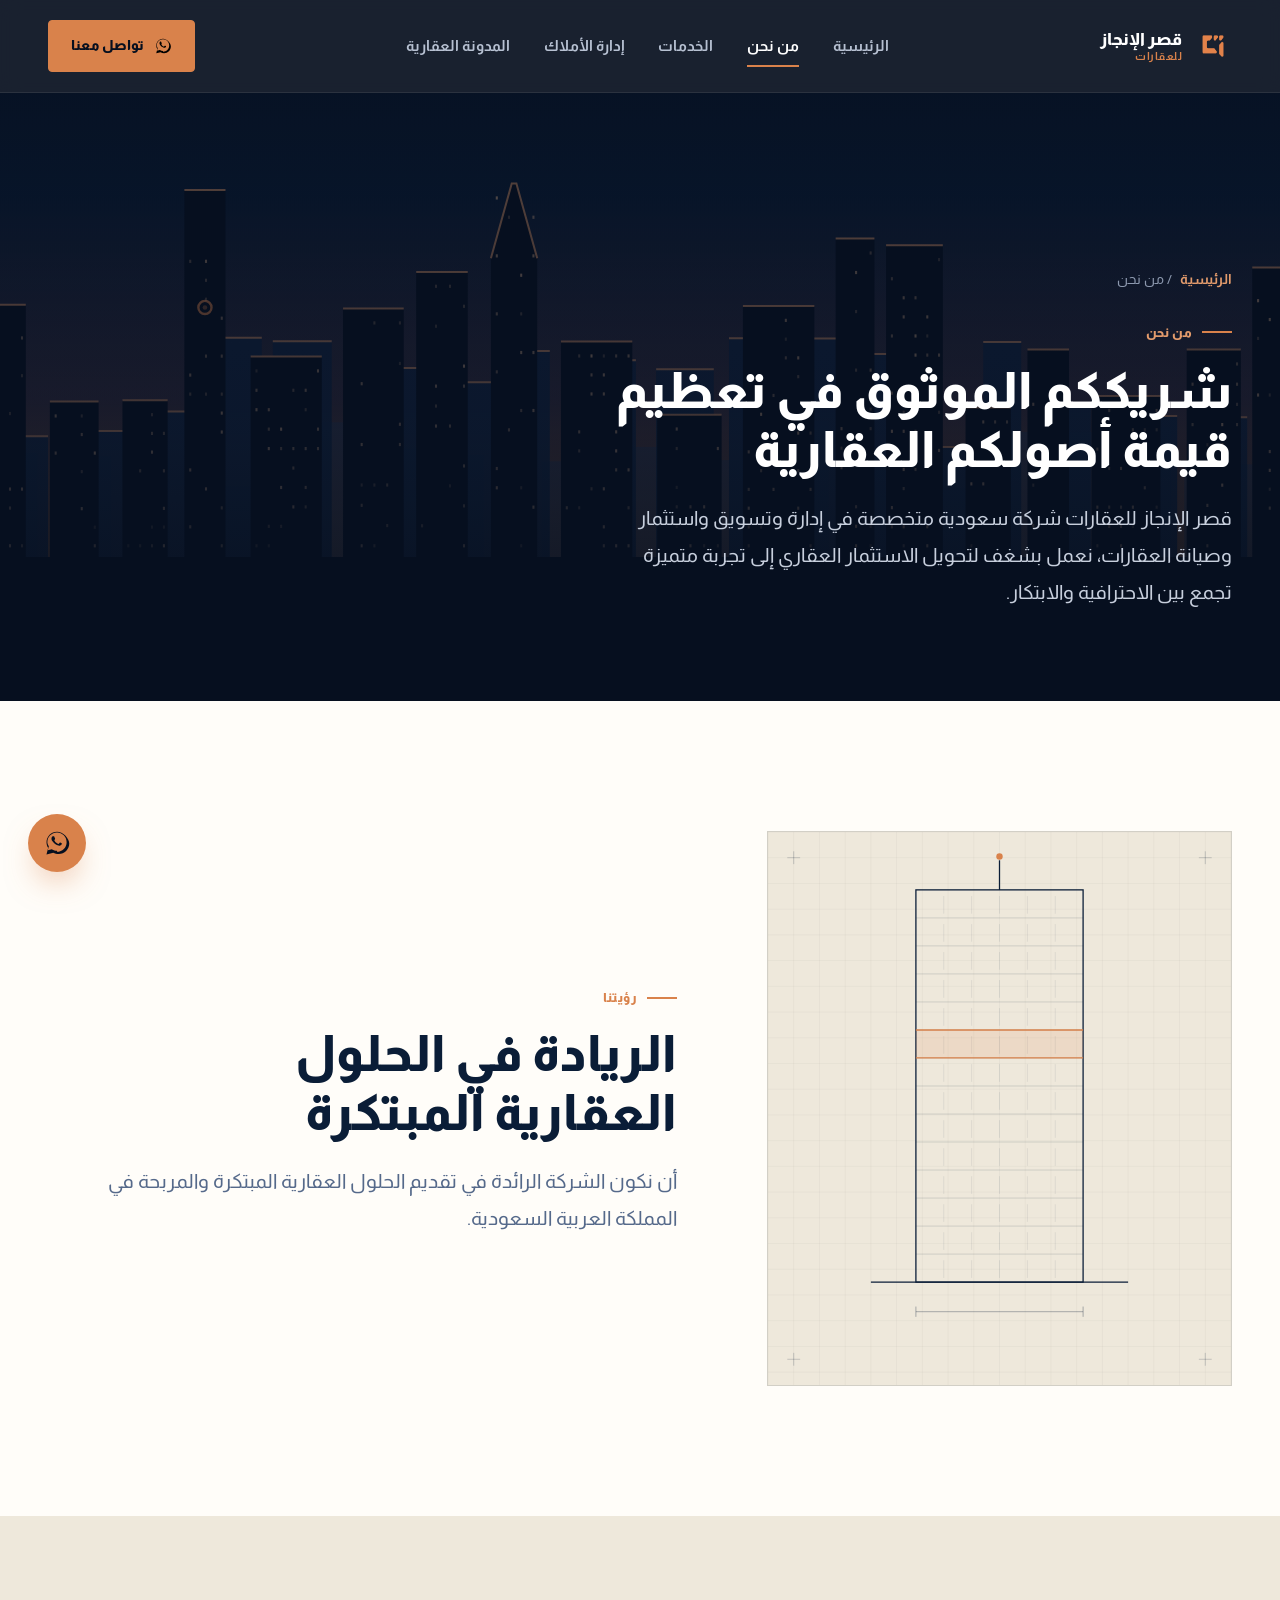
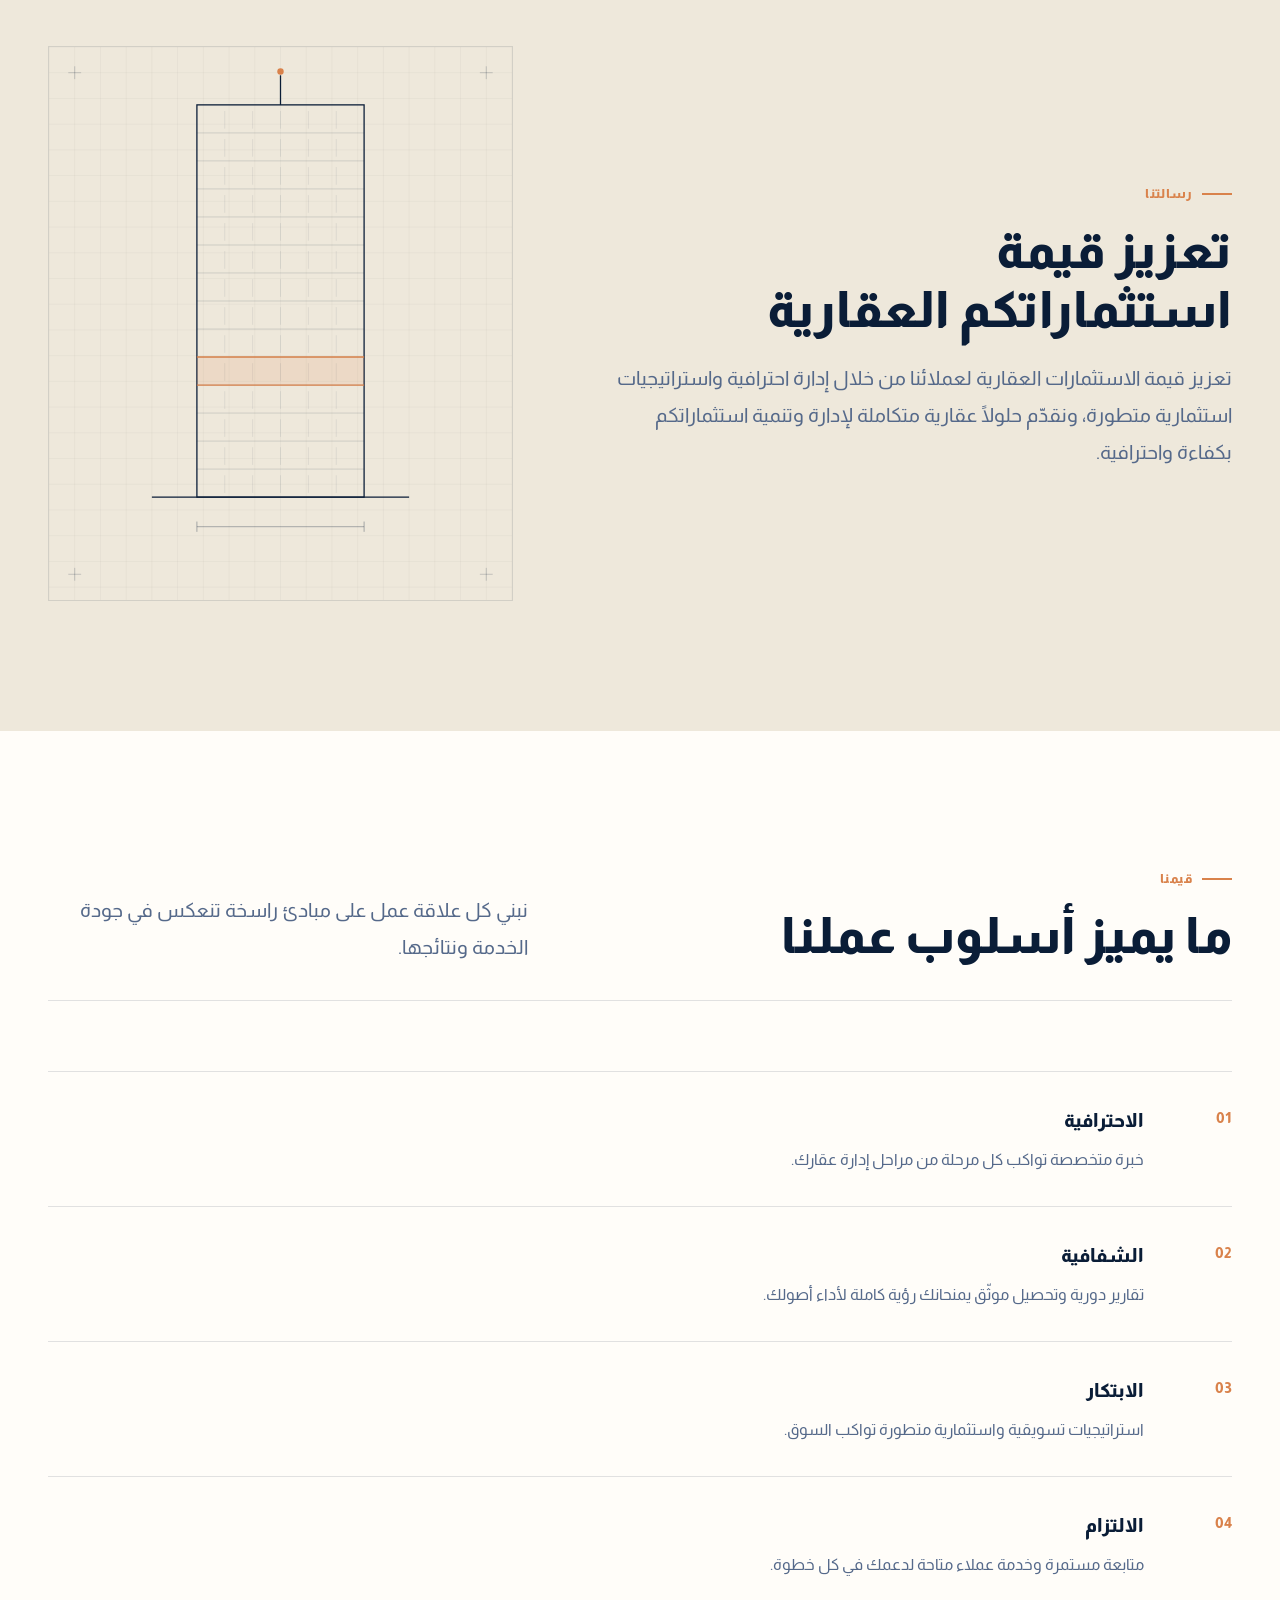
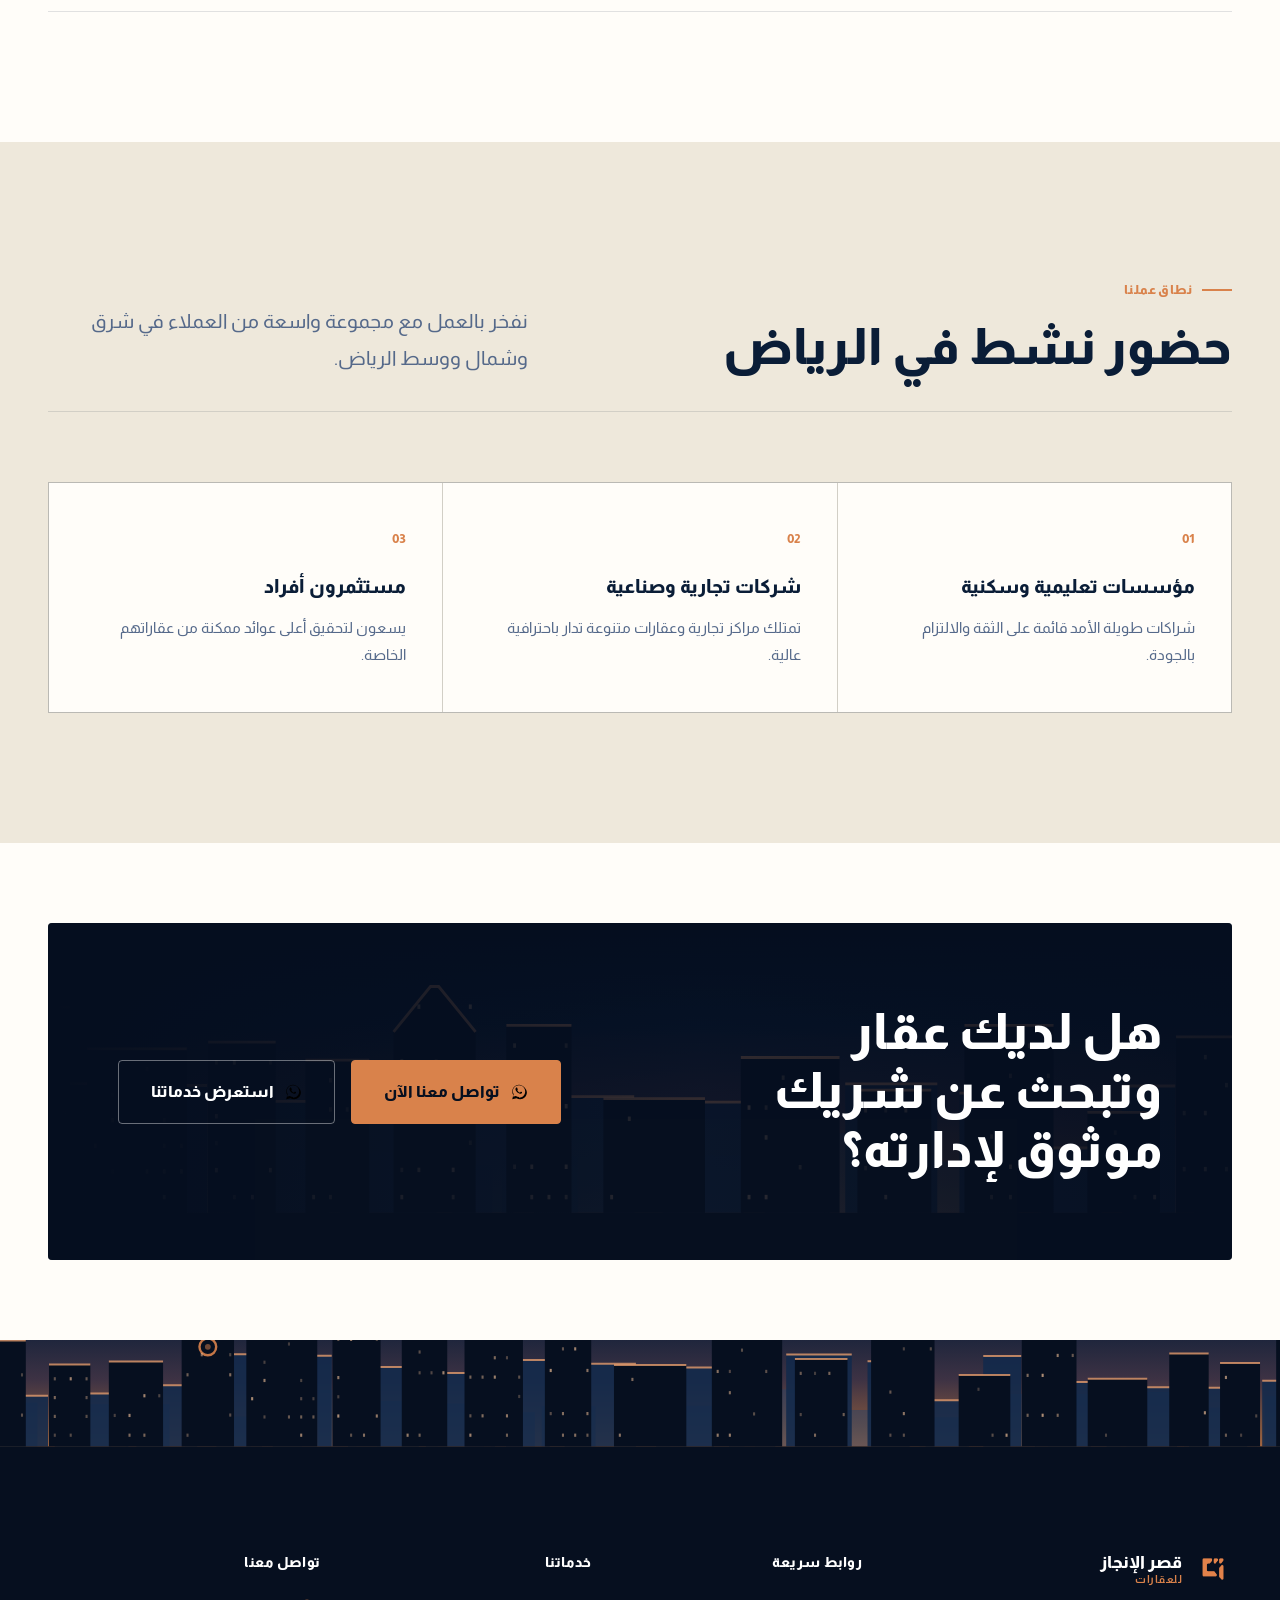
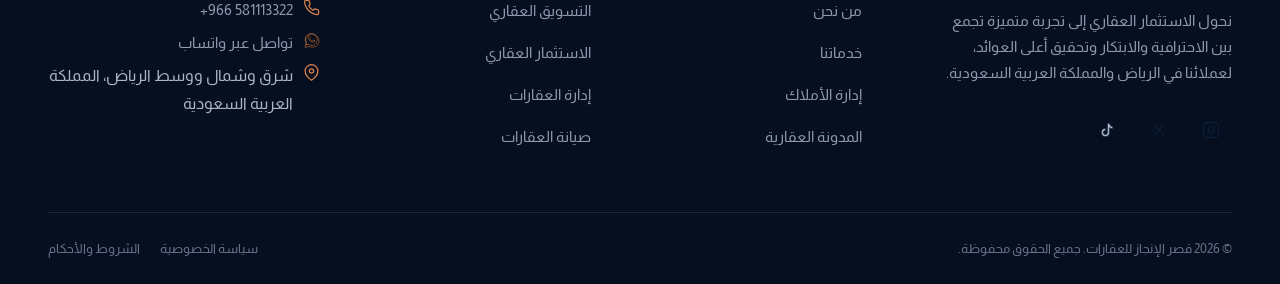
==== commit 19f6bb8d: "Remove separate Contact page; consolidate contact to WhatsApp only Drops the "تواصل معنا" nav item a" ====
--- a/about.html
+++ b/about.html
@@ -24,7 +24,6 @@
         <a href="services.html">الخدمات</a>
         <a href="property-management.html">إدارة الأملاك</a>
         <a href="blog.html">المدونة العقارية</a>
-        <a href="contact.html">تواصل معنا</a>
       </nav>
       <div class="header-actions">
         <a href="https://wa.me/966581113322?text=%D8%A7%D9%84%D8%B3%D9%84%D8%A7%D9%85%20%D8%B9%D9%84%D9%8A%D9%83%D9%85%D8%8C%20%D9%84%D8%AF%D9%8A%20%D8%A7%D8%B3%D8%AA%D9%81%D8%B3%D8%A7%D8%B1%20%D8%A8%D8%AE%D8%B5%D9%88%D8%B5%20%D8%AE%D8%AF%D9%85%D8%A7%D8%AA%20%D9%82%D8%B5%D8%B1%20%D8%A7%D9%84%D8%A5%D9%86%D8%AC%D8%A7%D8%B2%20%D9%84%D9%84%D8%B9%D9%82%D8%A7%D8%B1%D8%A7%D8%AA" target="_blank" rel="noopener" class="btn btn-primary btn-sm desktop-only">
@@ -128,7 +127,7 @@
         <h2 class="display-2">هل لديك عقار وتبحث عن شريك موثوق لإدارته؟</h2>
         <div class="actions">
           <a href="https://wa.me/966581113322?text=%D8%A7%D9%84%D8%B3%D9%84%D8%A7%D9%85%20%D8%B9%D9%84%D9%8A%D9%83%D9%85%D8%8C%20%D9%84%D8%AF%D9%8A%20%D8%A7%D8%B3%D8%AA%D9%81%D8%B3%D8%A7%D8%B1%20%D8%A8%D8%AE%D8%B5%D9%88%D8%B5%20%D8%AE%D8%AF%D9%85%D8%A7%D8%AA%20%D9%82%D8%B5%D8%B1%20%D8%A7%D9%84%D8%A5%D9%86%D8%AC%D8%A7%D8%B2%20%D9%84%D9%84%D8%B9%D9%82%D8%A7%D8%B1%D8%A7%D8%AA" target="_blank" rel="noopener" class="btn btn-primary"><svg viewBox="0 0 32 32"><path d="M16 3C9.4 3 4 8.4 4 15c0 2.4.7 4.6 1.9 6.5L4 29l7.7-1.9c1.8 1 3.9 1.6 6.3 1.6 6.6 0 12-5.4 12-12S22.6 3 16 3zm0 21.8c-2 0-3.9-.5-5.5-1.5l-.4-.2-4.6 1.2 1.2-4.5-.2-.4C5.5 17.7 5 15.9 5 15c0-6.1 4.9-11 11-11s11 4.9 11 11-4.9 11-11 11zm6-8.3c-.3-.2-1.9-.9-2.2-1-.3-.1-.5-.2-.7.2-.2.3-.8 1-1 1.2-.2.2-.4.2-.7.1-.3-.2-1.4-.5-2.6-1.6-1-.9-1.6-2-1.8-2.3-.2-.3 0-.5.1-.6.1-.1.3-.4.4-.5.1-.2.2-.3.3-.5.1-.2 0-.4 0-.5 0-.2-.7-1.7-1-2.3-.2-.6-.5-.5-.7-.5h-.6c-.2 0-.5.1-.8.4-.3.3-1 1-1 2.4 0 1.4 1 2.8 1.2 3 .1.2 2 3.1 4.9 4.3.7.3 1.2.5 1.6.6.7.2 1.3.2 1.8.1.5-.1 1.7-.7 2-1.4.2-.7.2-1.2.2-1.4-.1-.1-.3-.2-.6-.3z"/></svg> تواصل معنا الآن</a>
-          <a href="services.html" class="btn btn-line on-dark">استعرض خدماتنا</a>
+          <a href="services.html" target="_blank" rel="noopener" class="btn btn-line on-dark"><svg viewBox="0 0 32 32"><path d="M16 3C9.4 3 4 8.4 4 15c0 2.4.7 4.6 1.9 6.5L4 29l7.7-1.9c1.8 1 3.9 1.6 6.3 1.6 6.6 0 12-5.4 12-12S22.6 3 16 3zm0 21.8c-2 0-3.9-.5-5.5-1.5l-.4-.2-4.6 1.2 1.2-4.5-.2-.4C5.5 17.7 5 15.9 5 15c0-6.1 4.9-11 11-11s11 4.9 11 11-4.9 11-11 11zm6-8.3c-.3-.2-1.9-.9-2.2-1-.3-.1-.5-.2-.7.2-.2.3-.8 1-1 1.2-.2.2-.4.2-.7.1-.3-.2-1.4-.5-2.6-1.6-1-.9-1.6-2-1.8-2.3-.2-.3 0-.5.1-.6.1-.1.3-.4.4-.5.1-.2.2-.3.3-.5.1-.2 0-.4 0-.5 0-.2-.7-1.7-1-2.3-.2-.6-.5-.5-.7-.5h-.6c-.2 0-.5.1-.8.4-.3.3-1 1-1 2.4 0 1.4 1 2.8 1.2 3 .1.2 2 3.1 4.9 4.3.7.3 1.2.5 1.6.6.7.2 1.3.2 1.8.1.5-.1 1.7-.7 2-1.4.2-.7.2-1.2.2-1.4-.1-.1-.3-.2-.6-.3z"/></svg> استعرض خدماتنا</a>
         </div>
       </div>
     </div>
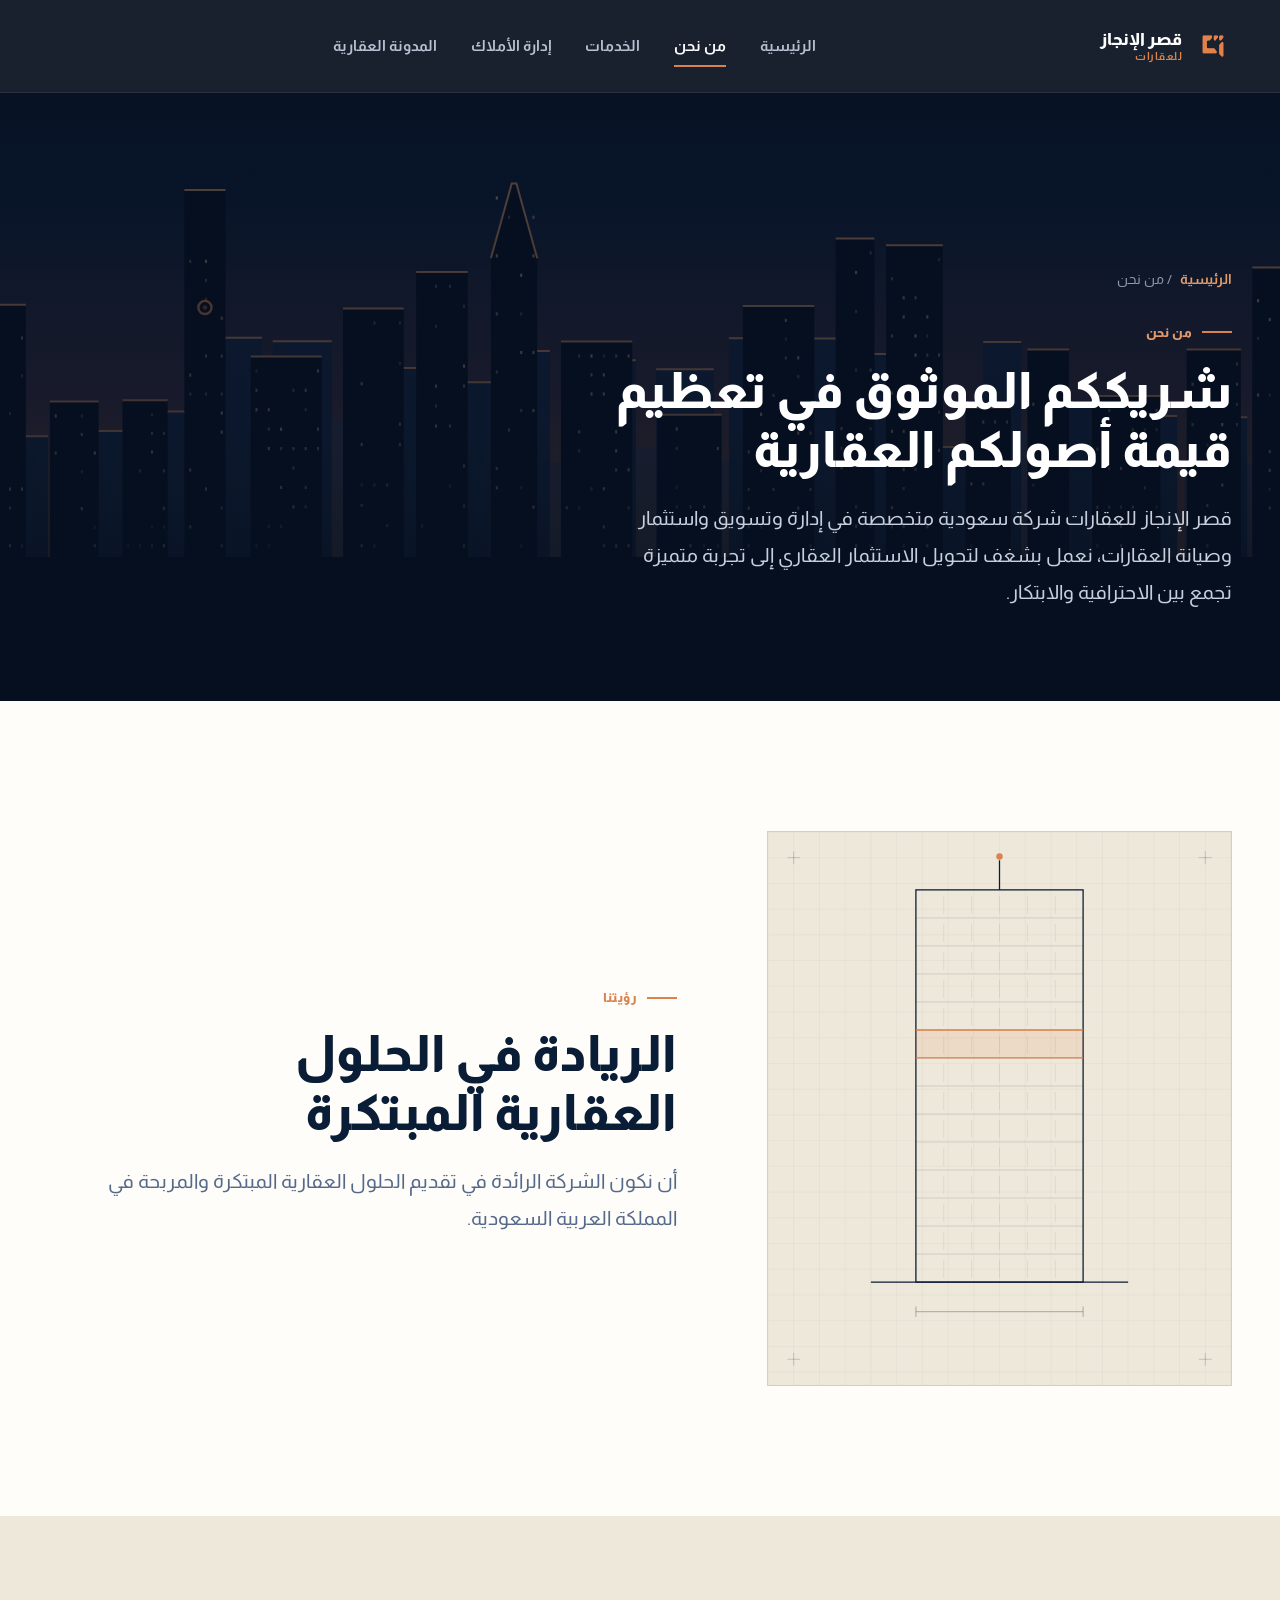
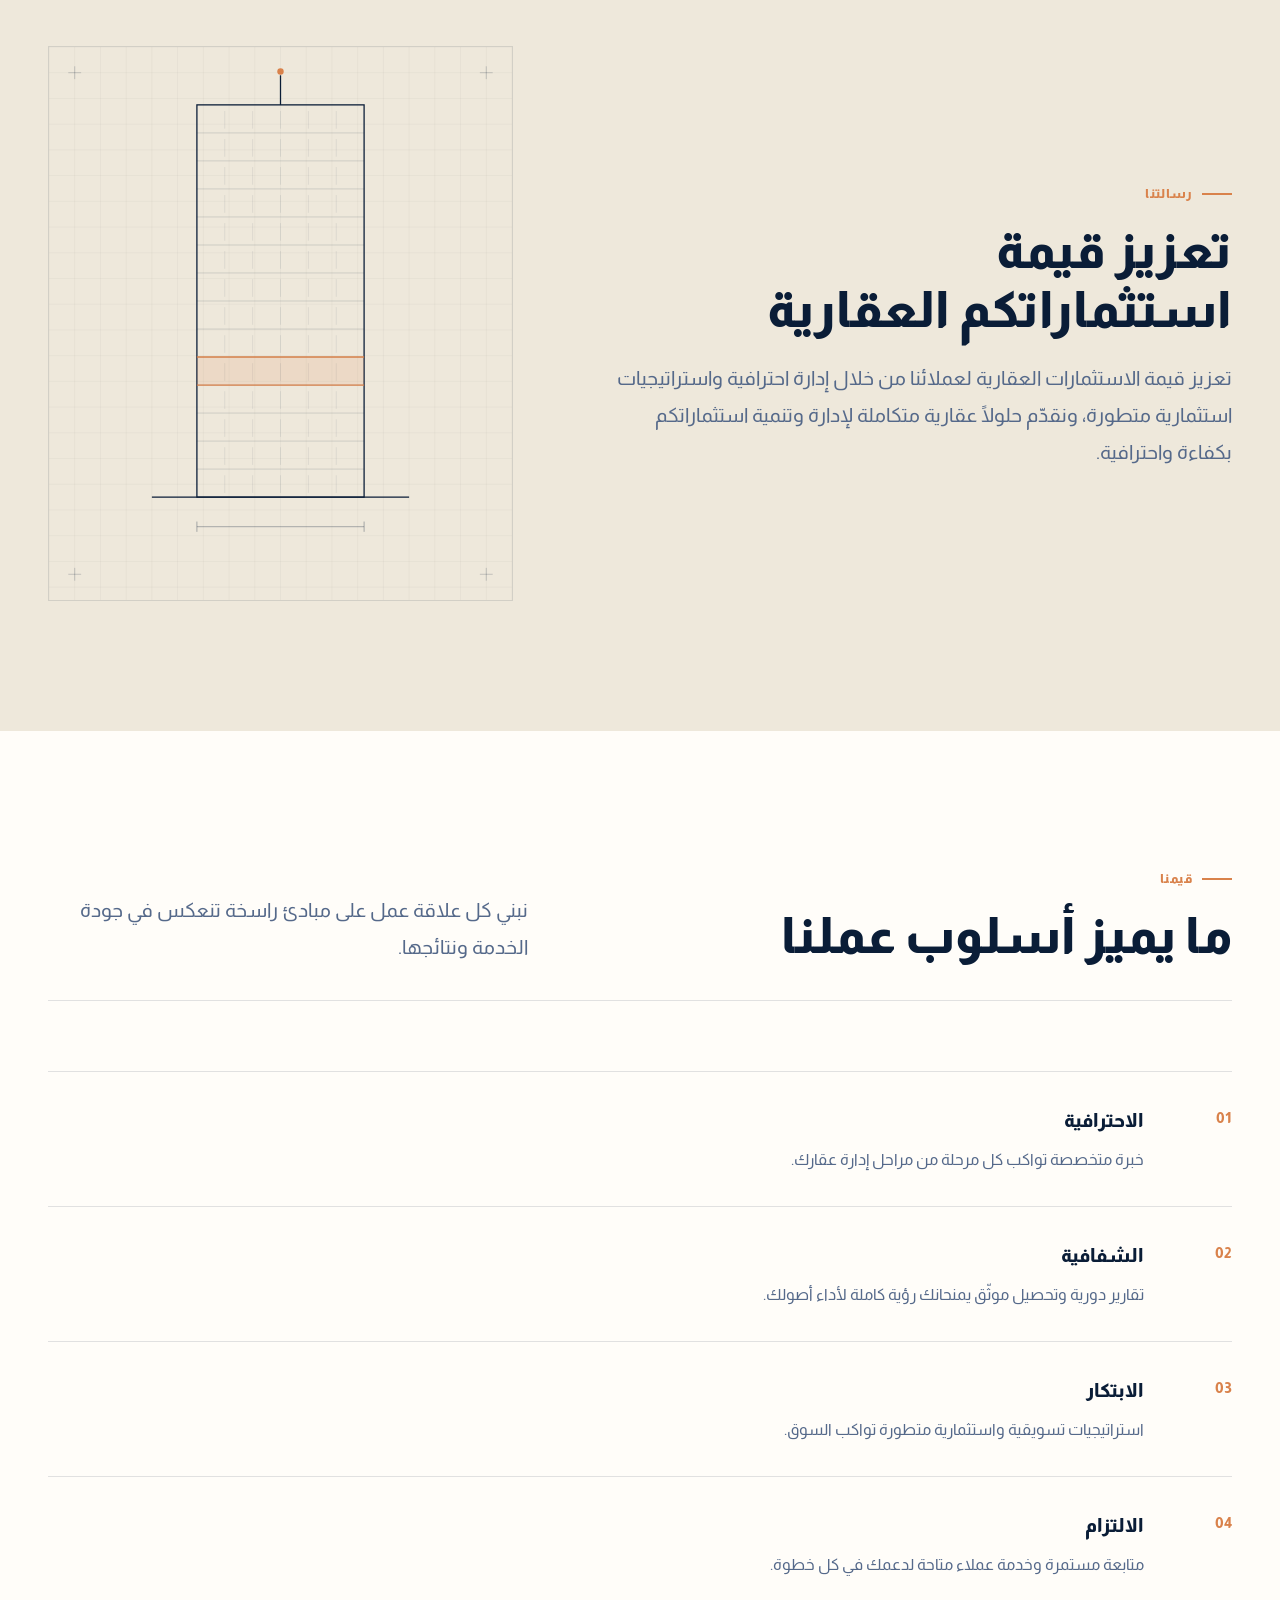
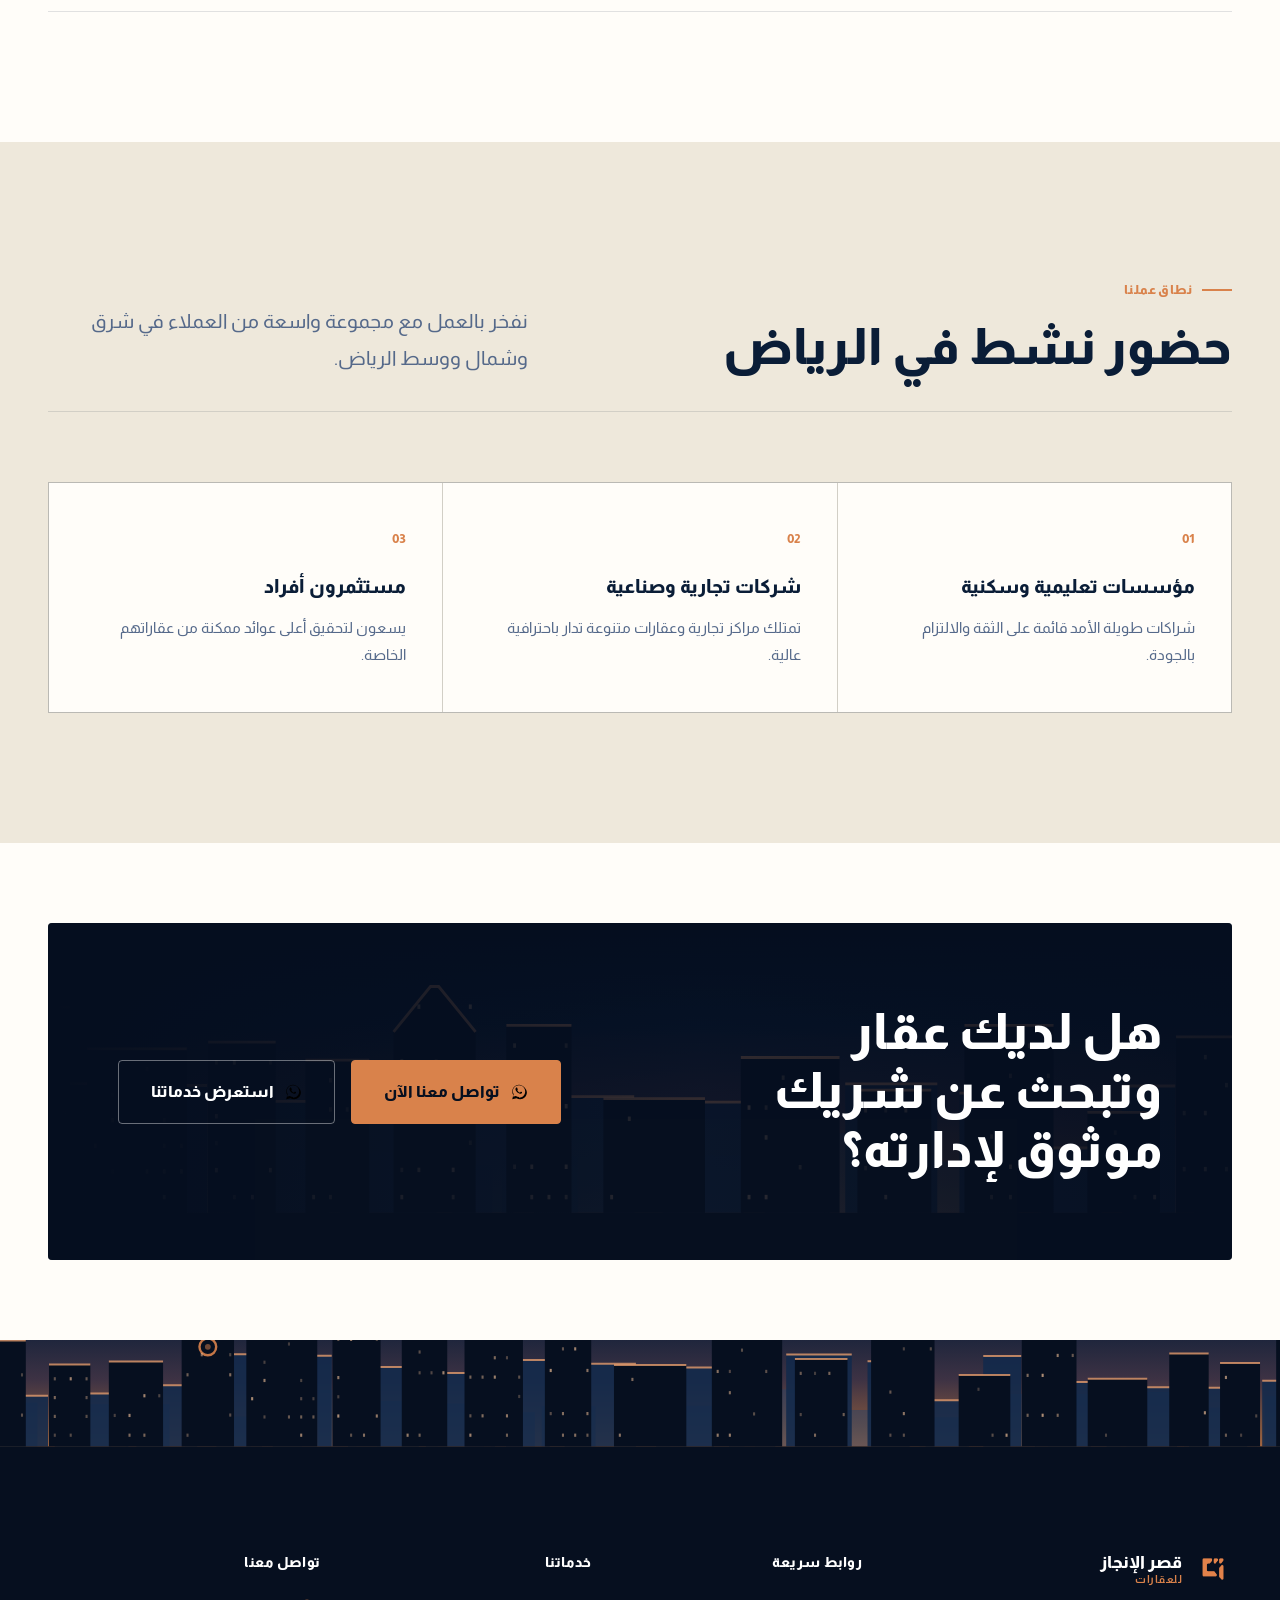
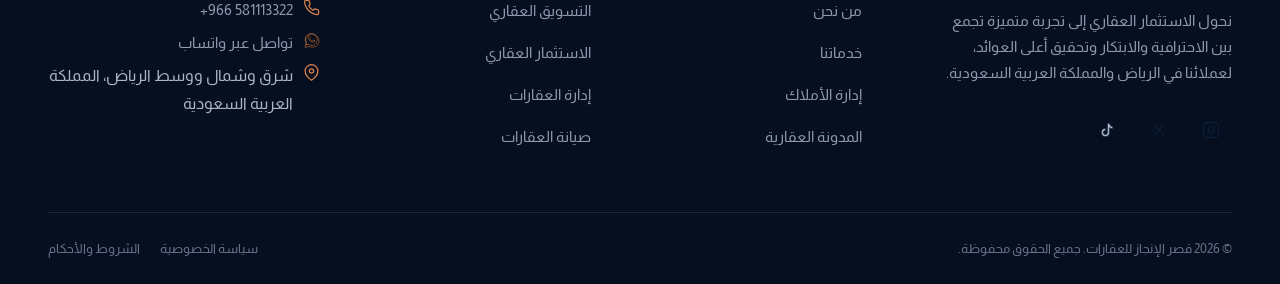
==== commit 10b4b5f3: "Remove header WhatsApp button and floating WhatsApp icon Per request: no persistent WhatsApp CTA chr" ====
--- a/about.html
+++ b/about.html
@@ -26,10 +26,6 @@
         <a href="blog.html">المدونة العقارية</a>
       </nav>
       <div class="header-actions">
-        <a href="https://wa.me/966581113322?text=%D8%A7%D9%84%D8%B3%D9%84%D8%A7%D9%85%20%D8%B9%D9%84%D9%8A%D9%83%D9%85%D8%8C%20%D9%84%D8%AF%D9%8A%20%D8%A7%D8%B3%D8%AA%D9%81%D8%B3%D8%A7%D8%B1%20%D8%A8%D8%AE%D8%B5%D9%88%D8%B5%20%D8%AE%D8%AF%D9%85%D8%A7%D8%AA%20%D9%82%D8%B5%D8%B1%20%D8%A7%D9%84%D8%A5%D9%86%D8%AC%D8%A7%D8%B2%20%D9%84%D9%84%D8%B9%D9%82%D8%A7%D8%B1%D8%A7%D8%AA" target="_blank" rel="noopener" class="btn btn-primary btn-sm desktop-only">
-          <svg viewBox="0 0 32 32"><path d="M16 3C9.4 3 4 8.4 4 15c0 2.4.7 4.6 1.9 6.5L4 29l7.7-1.9c1.8 1 3.9 1.6 6.3 1.6 6.6 0 12-5.4 12-12S22.6 3 16 3zm0 21.8c-2 0-3.9-.5-5.5-1.5l-.4-.2-4.6 1.2 1.2-4.5-.2-.4C5.5 17.7 5 15.9 5 15c0-6.1 4.9-11 11-11s11 4.9 11 11-4.9 11-11 11zm6-8.3c-.3-.2-1.9-.9-2.2-1-.3-.1-.5-.2-.7.2-.2.3-.8 1-1 1.2-.2.2-.4.2-.7.1-.3-.2-1.4-.5-2.6-1.6-1-.9-1.6-2-1.8-2.3-.2-.3 0-.5.1-.6.1-.1.3-.4.4-.5.1-.2.2-.3.3-.5.1-.2 0-.4 0-.5 0-.2-.7-1.7-1-2.3-.2-.6-.5-.5-.7-.5h-.6c-.2 0-.5.1-.8.4-.3.3-1 1-1 2.4 0 1.4 1 2.8 1.2 3 .1.2 2 3.1 4.9 4.3.7.3 1.2.5 1.6.6.7.2 1.3.2 1.8.1.5-.1 1.7-.7 2-1.4.2-.7.2-1.2.2-1.4-.1-.1-.3-.2-.6-.3z"/></svg>
-          تواصل معنا
-        </a>
         <button class="nav-toggle" aria-label="فتح القائمة" aria-expanded="false">
           <span></span><span></span><span></span>
         </button>
@@ -183,7 +179,7 @@
       </div>
     </div>
   </footer>
-  <a href="https://wa.me/966581113322?text=%D8%A7%D9%84%D8%B3%D9%84%D8%A7%D9%85%20%D8%B9%D9%84%D9%8A%D9%83%D9%85%D8%8C%20%D9%84%D8%AF%D9%8A%20%D8%A7%D8%B3%D8%AA%D9%81%D8%B3%D8%A7%D8%B1%20%D8%A8%D8%AE%D8%B5%D9%88%D8%B5%20%D8%AE%D8%AF%D9%85%D8%A7%D8%AA%20%D9%82%D8%B5%D8%B1%20%D8%A7%D9%84%D8%A5%D9%86%D8%AC%D8%A7%D8%B2%20%D9%84%D9%84%D8%B9%D9%82%D8%A7%D8%B1%D8%A7%D8%AA" target="_blank" rel="noopener" class="wa-float" aria-label="تواصل معنا عبر واتساب"><svg viewBox="0 0 32 32"><path d="M16 3C9.4 3 4 8.4 4 15c0 2.4.7 4.6 1.9 6.5L4 29l7.7-1.9c1.8 1 3.9 1.6 6.3 1.6 6.6 0 12-5.4 12-12S22.6 3 16 3zm0 21.8c-2 0-3.9-.5-5.5-1.5l-.4-.2-4.6 1.2 1.2-4.5-.2-.4C5.5 17.7 5 15.9 5 15c0-6.1 4.9-11 11-11s11 4.9 11 11-4.9 11-11 11zm6-8.3c-.3-.2-1.9-.9-2.2-1-.3-.1-.5-.2-.7.2-.2.3-.8 1-1 1.2-.2.2-.4.2-.7.1-.3-.2-1.4-.5-2.6-1.6-1-.9-1.6-2-1.8-2.3-.2-.3 0-.5.1-.6.1-.1.3-.4.4-.5.1-.2.2-.3.3-.5.1-.2 0-.4 0-.5 0-.2-.7-1.7-1-2.3-.2-.6-.5-.5-.7-.5h-.6c-.2 0-.5.1-.8.4-.3.3-1 1-1 2.4 0 1.4 1 2.8 1.2 3 .1.2 2 3.1 4.9 4.3.7.3 1.2.5 1.6.6.7.2 1.3.2 1.8.1.5-.1 1.7-.7 2-1.4.2-.7.2-1.2.2-1.4-.1-.1-.3-.2-.6-.3z"/></svg></a>
+
 <script src="assets/js/main.js"></script>
 </body>
 </html>
